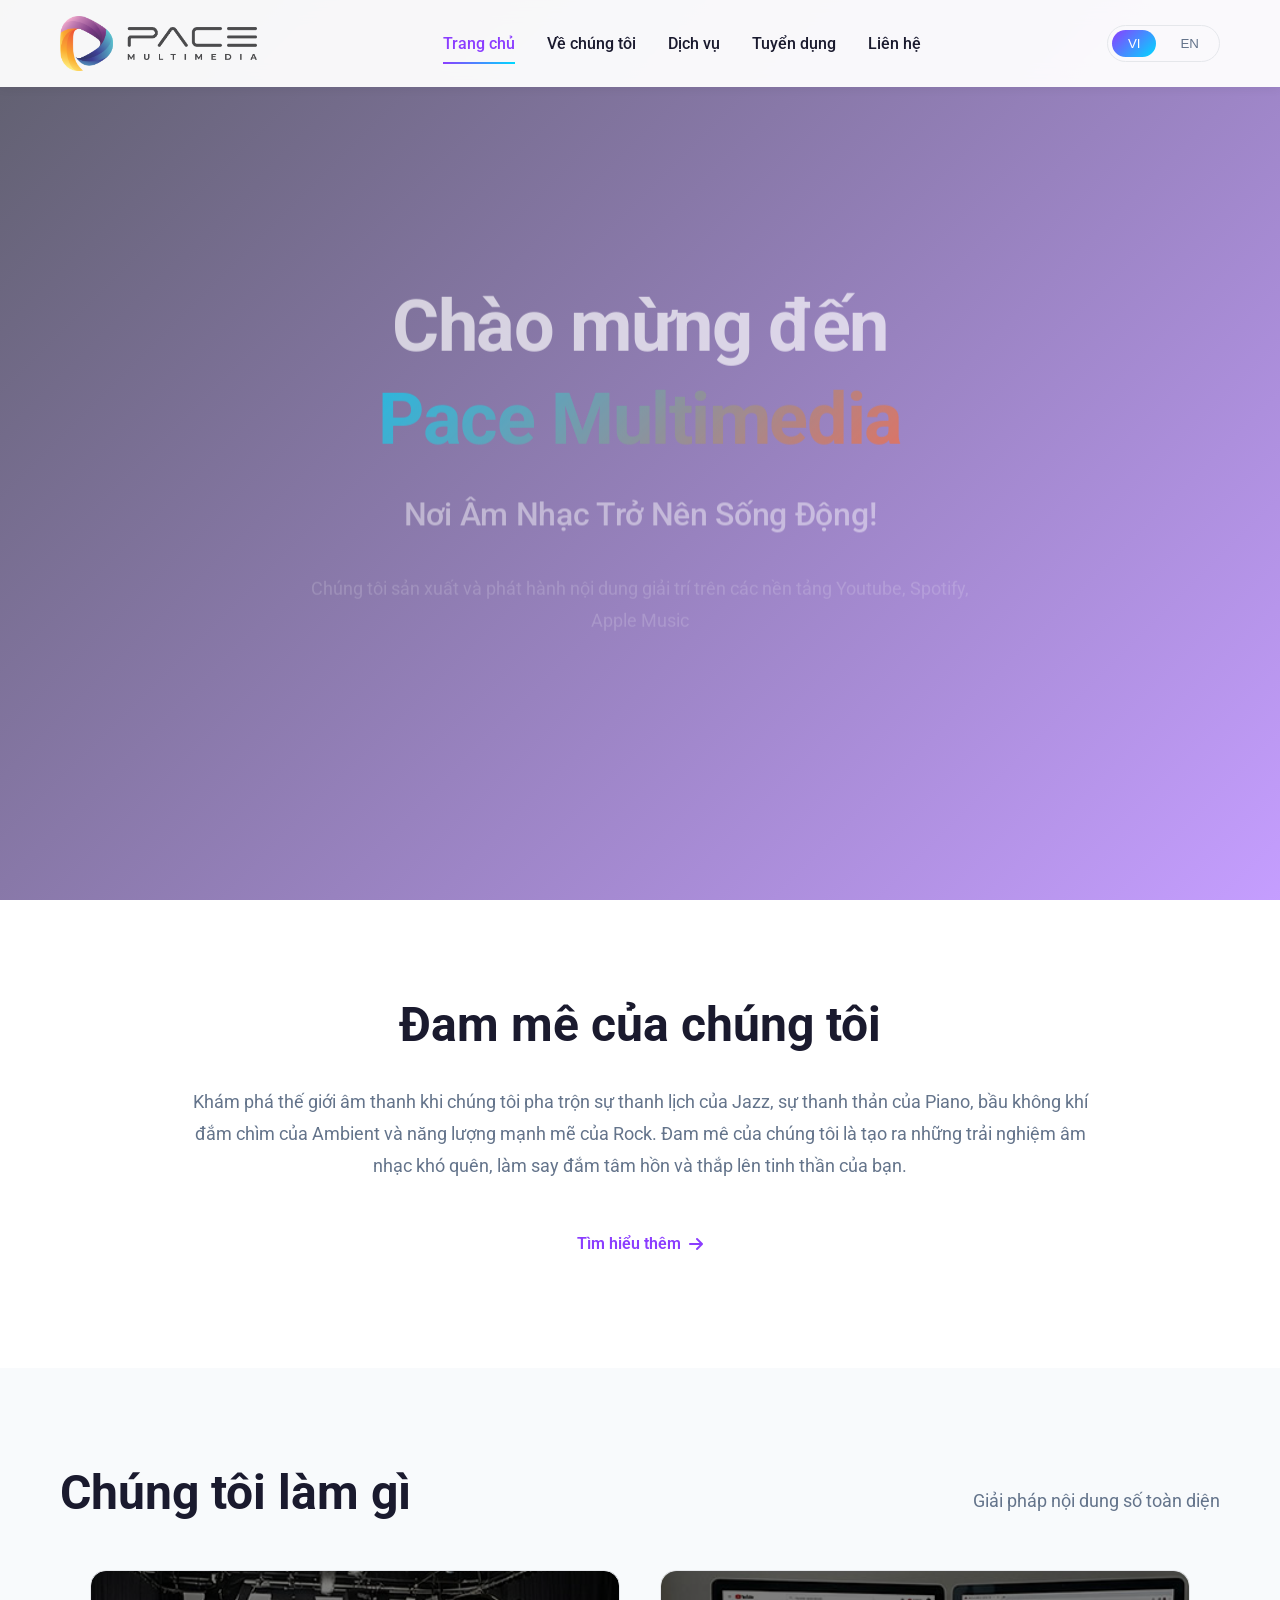
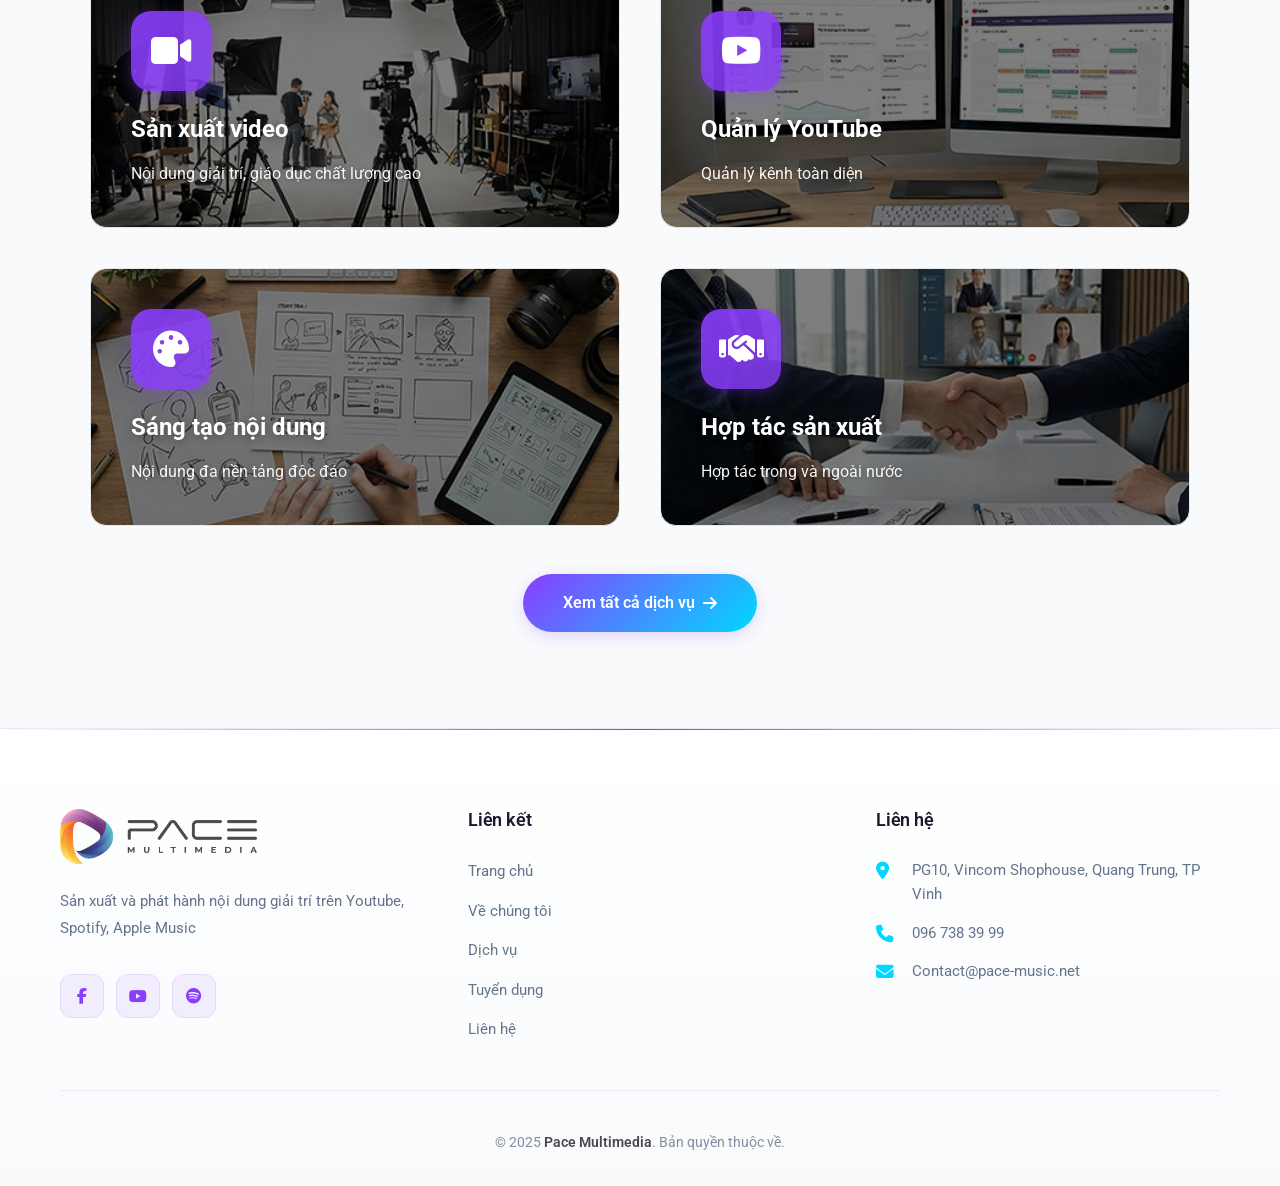
==== index.html @ 73dcaf99 "add raw" ====
<html xmlns="http://www.w3.org/1999/xhtml" lang="en">

<head>
	<meta http-equiv="Content-Type" content="text/html; charset=utf-8" />
	<meta name="description" content="HTTrack is an easy-to-use website mirror utility. It allows you to download a World Wide website from the Internet to a local directory,building recursively all structures, getting html, images, and other files from the server to your computer. Links are rebuiltrelatively so that you can freely browse to the local site (works with any browser). You can mirror several sites together so that you can jump from one toanother. You can, also, update an existing mirror site, or resume an interrupted download. The robot is fully configurable, with an integrated help" />
	<meta name="keywords" content="httrack, HTTRACK, HTTrack, winhttrack, WINHTTRACK, WinHTTrack, offline browser, web mirror utility, aspirateur web, surf offline, web capture, www mirror utility, browse offline, local  site builder, website mirroring, aspirateur www, internet grabber, capture de site web, internet tool, hors connexion, unix, dos, windows 95, windows 98, solaris, ibm580, AIX 4.0, HTS, HTGet, web aspirator, web aspirateur, libre, GPL, GNU, free software" />
	<title>Local index - HTTrack Website Copier</title>
  <!-- Mirror and index made by HTTrack Website Copier/3.49-2 [XR&CO'2014] -->
	<style type="text/css">
	<!--

body {
	margin: 0;  padding: 0;  margin-bottom: 15px;  margin-top: 8px;
	background: #77b;
}
body, td {
	font: 14px "Trebuchet MS", Verdana, Arial, Helvetica, sans-serif;
	}

#subTitle {
	background: #000;  color: #fff;  padding: 4px;  font-weight: bold; 
	}

#siteNavigation a, #siteNavigation .current {
	font-weight: bold;  color: #448;
	}
#siteNavigation a:link    { text-decoration: none; }
#siteNavigation a:visited { text-decoration: none; }

#siteNavigation .current { background-color: #ccd; }

#siteNavigation a:hover   { text-decoration: none;  background-color: #fff;  color: #000; }
#siteNavigation a:active  { text-decoration: none;  background-color: #ccc; }


a:link    { text-decoration: underline;  color: #00f; }
a:visited { text-decoration: underline;  color: #000; }
a:hover   { text-decoration: underline;  color: #c00; }
a:active  { text-decoration: underline; }

#pageContent {
	clear: both;
	border-bottom: 6px solid #000;
	padding: 10px;  padding-top: 20px;
	line-height: 1.65em;
	background-image: url(backblue.gif);
	background-repeat: no-repeat;
	background-position: top right;
	}

#pageContent, #siteNavigation {
	background-color: #ccd;
	}


.imgLeft  { float: left;   margin-right: 10px;  margin-bottom: 10px; }
.imgRight { float: right;  margin-left: 10px;   margin-bottom: 10px; }

hr { height: 1px;  color: #000;  background-color: #000;  margin-bottom: 15px; }

h1 { margin: 0;  font-weight: bold;  font-size: 2em; }
h2 { margin: 0;  font-weight: bold;  font-size: 1.6em; }
h3 { margin: 0;  font-weight: bold;  font-size: 1.3em; }
h4 { margin: 0;  font-weight: bold;  font-size: 1.18em; }

.blak { background-color: #000; }
.hide { display: none; }
.tableWidth { min-width: 400px; }

.tblRegular       { border-collapse: collapse; }
.tblRegular td    { padding: 6px;  background-image: url(fade.gif);  border: 2px solid #99c; }
.tblHeaderColor, .tblHeaderColor td { background: #99c; }
.tblNoBorder td   { border: 0; }


// -->
</style>

</head>

<table width="76%" border="0" align="center" cellspacing="0" cellpadding="3" class="tableWidth">
	<tr>
	<td id="subTitle">HTTrack Website Copier - Open Source offline browser</td>
	</tr>
</table>
<table width="76%" border="0" align="center" cellspacing="0" cellpadding="0" class="tableWidth">
<tr class="blak">
<td>
	<table width="100%" border="0" align="center" cellspacing="1" cellpadding="0">
	<tr>
	<td colspan="6"> 
		<table width="100%" border="0" align="center" cellspacing="0" cellpadding="10">
		<tr> 
		<td id="pageContent"> 
<!-- ==================== End prologue ==================== -->

	<meta name="generator" content="HTTrack Website Copier/3.x">
	<TITLE>Local index - HTTrack</TITLE>
</HEAD>
<BODY>
<H1 ALIGN=Center>Index of locally available sites:</H1>
	<TABLE BORDER="0" WIDTH="100%" CELLSPACING="1" CELLPADDING="0">
		<TR>
			<TD BACKGROUND="fade.gif">
				&middot;
					<A HREF="pace-multimedia.com/index.html">
						Pace Multimedia - Home
					</A>		
			</TD>
		</TR>
	</TABLE>
	<BR>
	<BR>
	<BR>
  	<H6 ALIGN="RIGHT">
	<I>Mirror and index made by HTTrack Website Copier [XR&amp;CO'2008]</I>
	</H6>
	<!-- Mirror and index made by HTTrack Website Copier/3.49-2 [XR&CO'2014] -->
	<!-- Thanks for using HTTrack Website Copier! -->
	<meta HTTP-EQUIV="Refresh" CONTENT="0; URL=pace-multimedia.com/index.html">


<!-- ==================== Start epilogue ==================== -->
		</td>
		</tr>
		</table>
	</td>
	</tr>
	</table>
</td>
</tr>
</table>

<table width="76%" border="0" align="center" valign="bottom" cellspacing="0" cellpadding="0">
	<tr>
	<td id="footer"><small>&copy; 2008 Xavier Roche & other contributors - Web Design: Leto Kauler.</small></td>
	</tr>
</table>

</body>

</html>
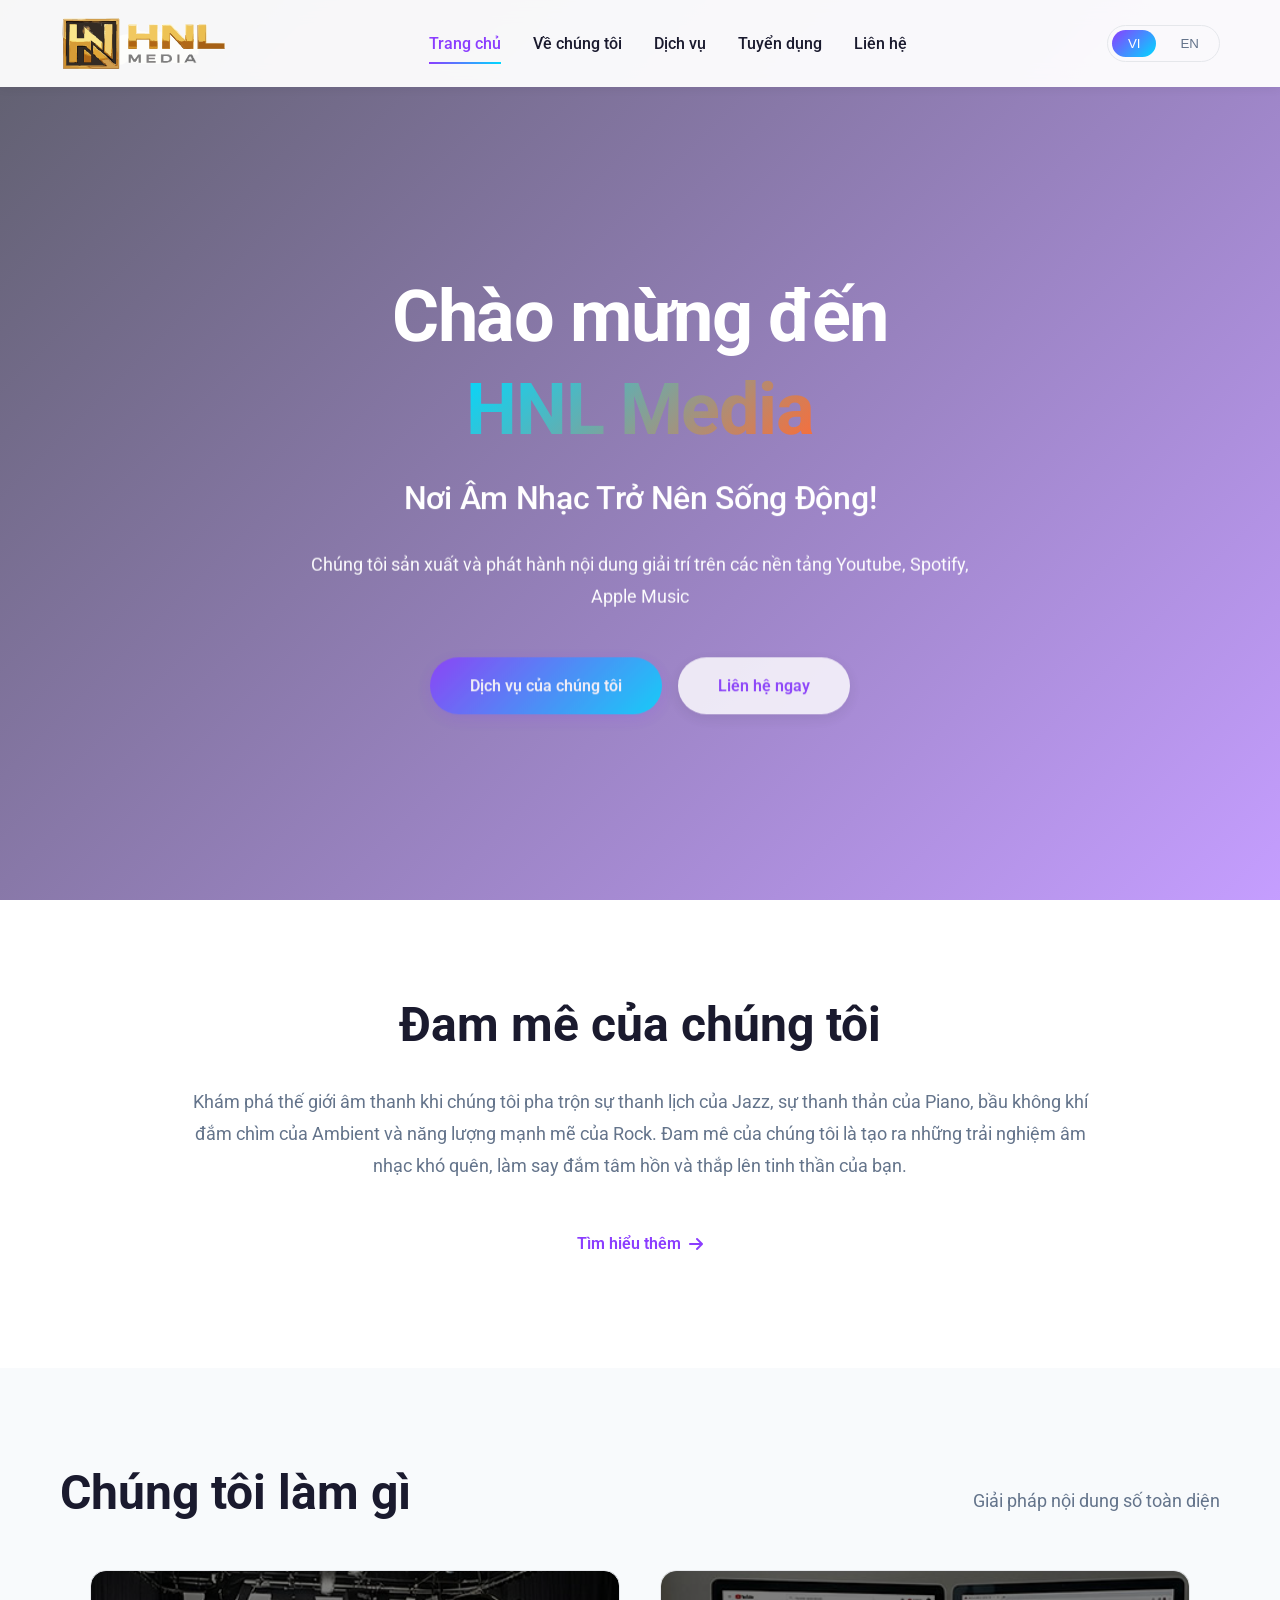
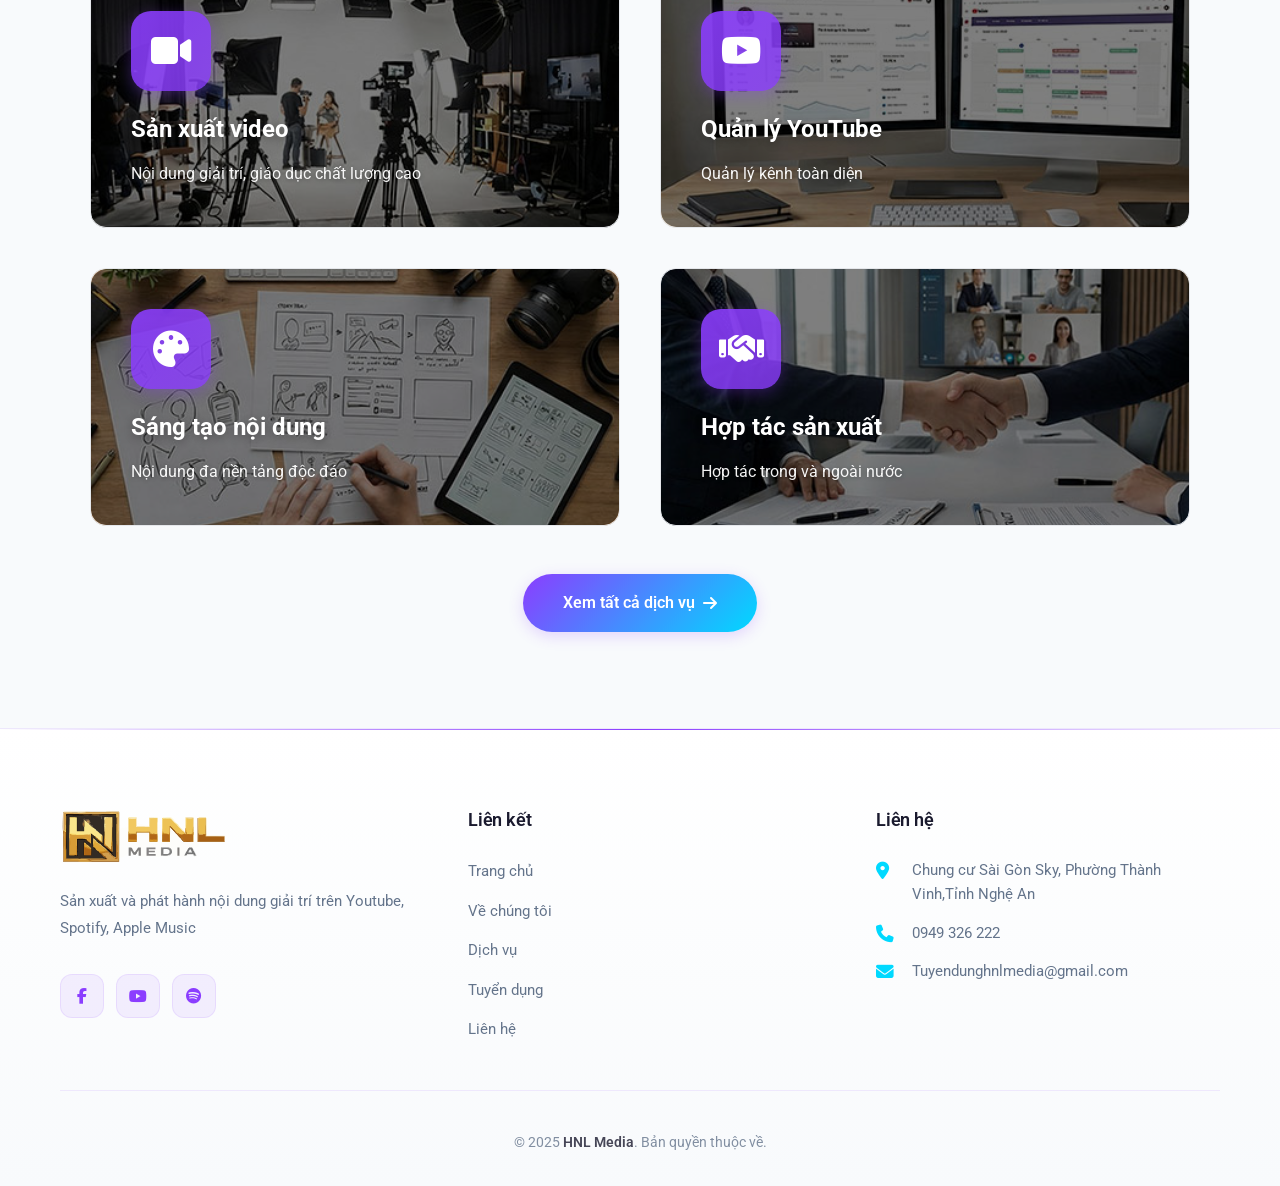
==== commit 089f9245: "add changes" ====
--- a/index.html
+++ b/index.html
@@ -104,7 +104,7 @@
 			<TD BACKGROUND="fade.gif">
 				&middot;
 					<A HREF="pace-multimedia.com/index.html">
-						Pace Multimedia - Home
+						HNL Media - Home
 					</A>		
 			</TD>
 		</TR>
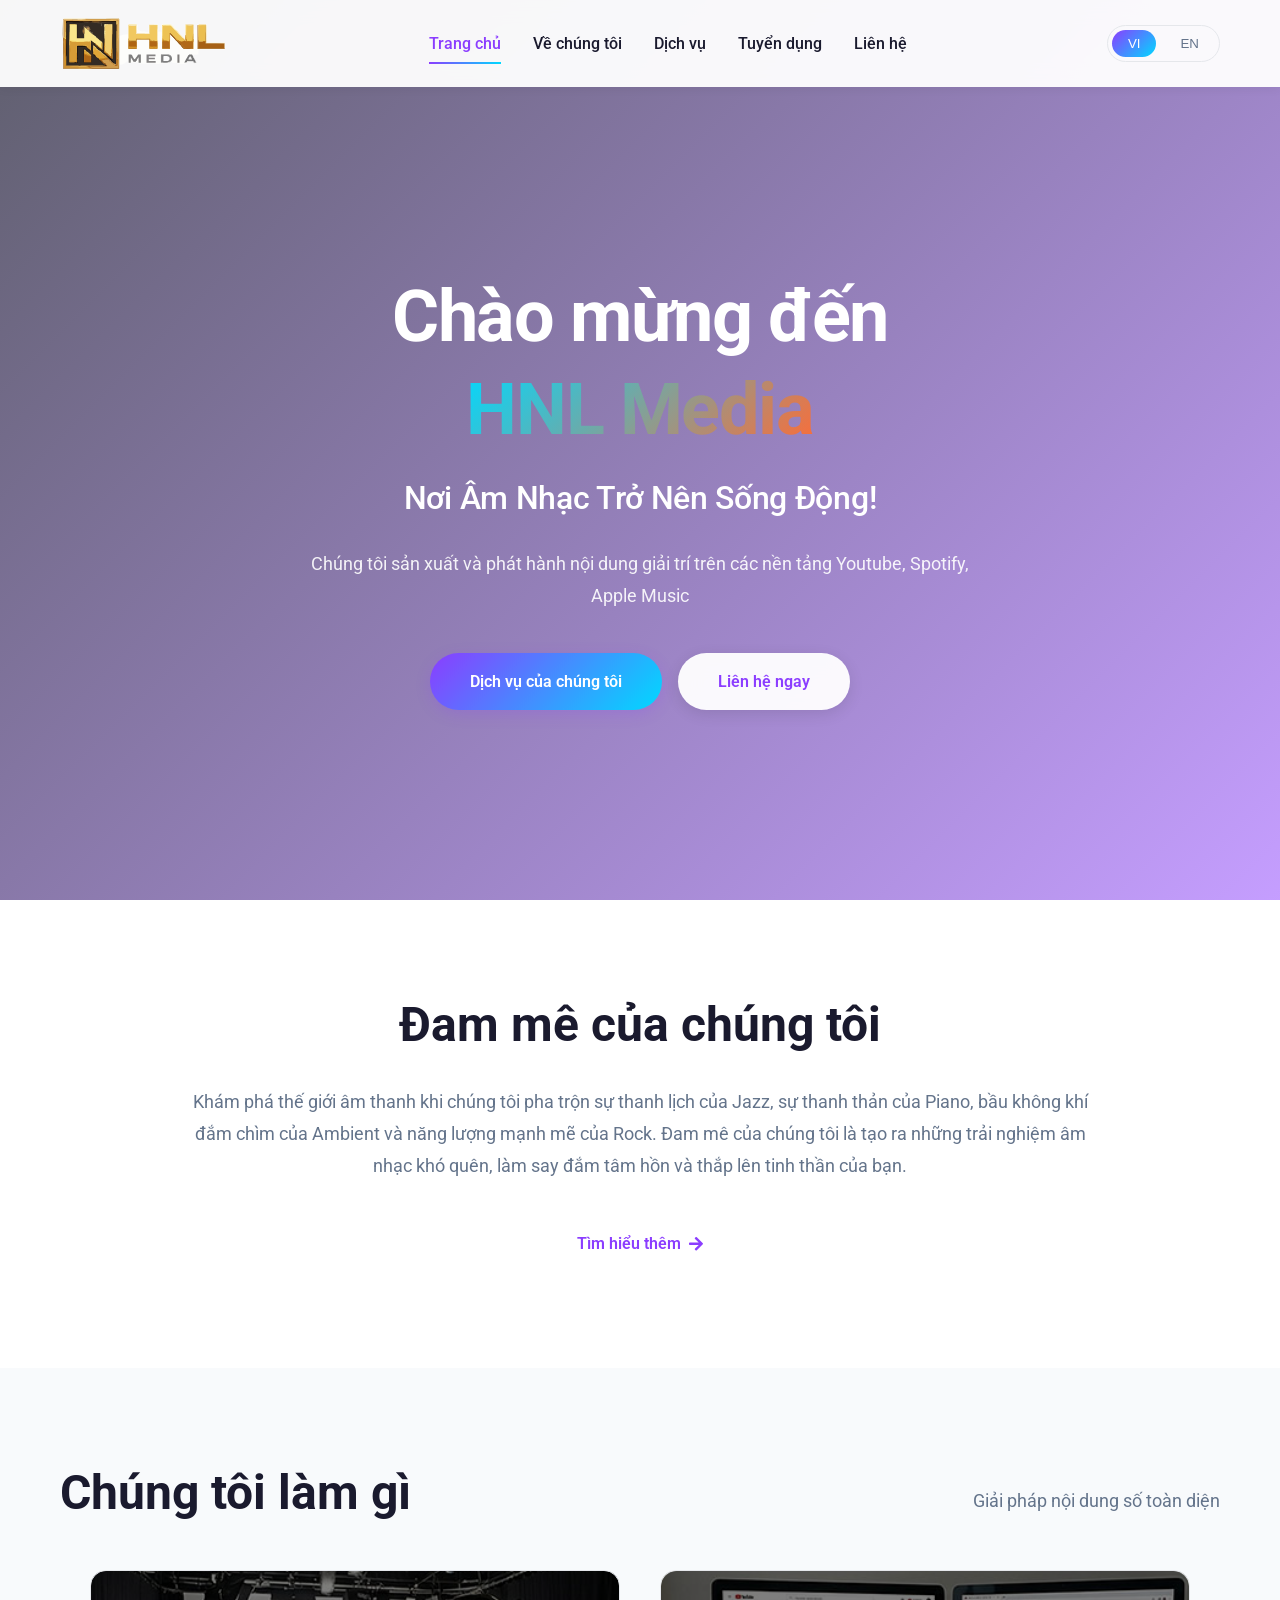
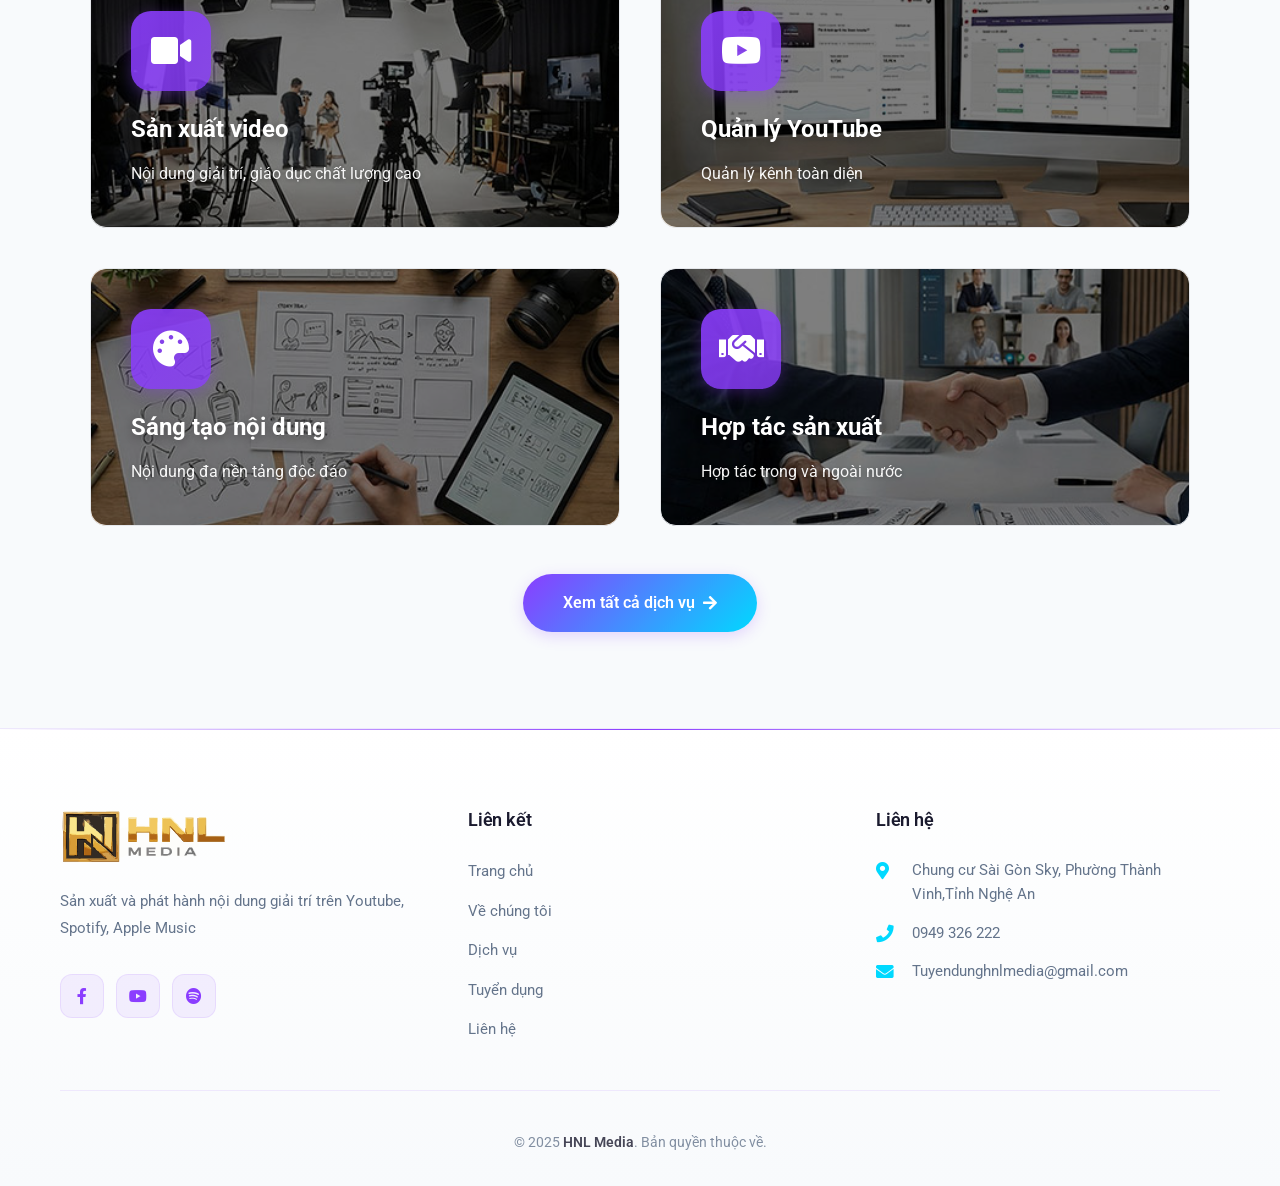
==== commit 9ca7e6ea: "add new" ====
--- a/index.html
+++ b/index.html
@@ -1,144 +1,208 @@
-<html xmlns="http://www.w3.org/1999/xhtml" lang="en">
+<!DOCTYPE html>
+<html lang="vi">
 
+<!-- Mirrored from pace-multimedia.com/ by HTTrack Website Copier/3.x [XR&CO'2014], Sat, 09 May 2026 08:28:37 GMT -->
+<!-- Added by HTTrack --><meta http-equiv="content-type" content="text/html;charset=utf-8" /><!-- /Added by HTTrack -->
 <head>
-	<meta http-equiv="Content-Type" content="text/html; charset=utf-8" />
-	<meta name="description" content="HTTrack is an easy-to-use website mirror utility. It allows you to download a World Wide website from the Internet to a local directory,building recursively all structures, getting html, images, and other files from the server to your computer. Links are rebuiltrelatively so that you can freely browse to the local site (works with any browser). You can mirror several sites together so that you can jump from one toanother. You can, also, update an existing mirror site, or resume an interrupted download. The robot is fully configurable, with an integrated help" />
-	<meta name="keywords" content="httrack, HTTRACK, HTTrack, winhttrack, WINHTTRACK, WinHTTrack, offline browser, web mirror utility, aspirateur web, surf offline, web capture, www mirror utility, browse offline, local  site builder, website mirroring, aspirateur www, internet grabber, capture de site web, internet tool, hors connexion, unix, dos, windows 95, windows 98, solaris, ibm580, AIX 4.0, HTS, HTGet, web aspirator, web aspirateur, libre, GPL, GNU, free software" />
-	<title>Local index - HTTrack Website Copier</title>
-  <!-- Mirror and index made by HTTrack Website Copier/3.49-2 [XR&CO'2014] -->
-	<style type="text/css">
-	<!--
-
-body {
-	margin: 0;  padding: 0;  margin-bottom: 15px;  margin-top: 8px;
-	background: #77b;
-}
-body, td {
-	font: 14px "Trebuchet MS", Verdana, Arial, Helvetica, sans-serif;
-	}
-
-#subTitle {
-	background: #000;  color: #fff;  padding: 4px;  font-weight: bold; 
-	}
-
-#siteNavigation a, #siteNavigation .current {
-	font-weight: bold;  color: #448;
-	}
-#siteNavigation a:link    { text-decoration: none; }
-#siteNavigation a:visited { text-decoration: none; }
-
-#siteNavigation .current { background-color: #ccd; }
-
-#siteNavigation a:hover   { text-decoration: none;  background-color: #fff;  color: #000; }
-#siteNavigation a:active  { text-decoration: none;  background-color: #ccc; }
-
-
-a:link    { text-decoration: underline;  color: #00f; }
-a:visited { text-decoration: underline;  color: #000; }
-a:hover   { text-decoration: underline;  color: #c00; }
-a:active  { text-decoration: underline; }
-
-#pageContent {
-	clear: both;
-	border-bottom: 6px solid #000;
-	padding: 10px;  padding-top: 20px;
-	line-height: 1.65em;
-	background-image: url(backblue.gif);
-	background-repeat: no-repeat;
-	background-position: top right;
-	}
-
-#pageContent, #siteNavigation {
-	background-color: #ccd;
-	}
-
-
-.imgLeft  { float: left;   margin-right: 10px;  margin-bottom: 10px; }
-.imgRight { float: right;  margin-left: 10px;   margin-bottom: 10px; }
-
-hr { height: 1px;  color: #000;  background-color: #000;  margin-bottom: 15px; }
-
-h1 { margin: 0;  font-weight: bold;  font-size: 2em; }
-h2 { margin: 0;  font-weight: bold;  font-size: 1.6em; }
-h3 { margin: 0;  font-weight: bold;  font-size: 1.3em; }
-h4 { margin: 0;  font-weight: bold;  font-size: 1.18em; }
-
-.blak { background-color: #000; }
-.hide { display: none; }
-.tableWidth { min-width: 400px; }
-
-.tblRegular       { border-collapse: collapse; }
-.tblRegular td    { padding: 6px;  background-image: url(fade.gif);  border: 2px solid #99c; }
-.tblHeaderColor, .tblHeaderColor td { background: #99c; }
-.tblNoBorder td   { border: 0; }
-
-
-// -->
-</style>
-
+    <meta charset="UTF-8">
+    <meta name="viewport" content="width=device-width, initial-scale=1.0">
+    <meta name="description" content="HNL Media - Content Production & Distribution">
+    <title>HNL Media - Home</title>
+    
+    <link rel="preconnect" href="https://fonts.googleapis.com/">
+    <link rel="preconnect" href="https://fonts.gstatic.com/" crossorigin>
+    <link href="https://fonts.googleapis.com/css2?family=Roboto:wght@300;400;500;700;900&amp;display=swap" rel="stylesheet">
+    <link rel="stylesheet" href="../cdn.jsdelivr.net/npm/%40fortawesome/fontawesome-free%406.4.0/css/all.min.css">
+    <link rel="stylesheet" href="css/style.css">
+	<!-- Tích hợp Font Awesome 5 qua CDN -->
+<link rel="stylesheet" href="https://cdnjs.cloudflare.com/ajax/libs/font-awesome/5.15.4/css/all.min.css" />
 </head>
-
-<table width="76%" border="0" align="center" cellspacing="0" cellpadding="3" class="tableWidth">
-	<tr>
-	<td id="subTitle">HTTrack Website Copier - Open Source offline browser</td>
-	</tr>
-</table>
-<table width="76%" border="0" align="center" cellspacing="0" cellpadding="0" class="tableWidth">
-<tr class="blak">
-<td>
-	<table width="100%" border="0" align="center" cellspacing="1" cellpadding="0">
-	<tr>
-	<td colspan="6"> 
-		<table width="100%" border="0" align="center" cellspacing="0" cellpadding="10">
-		<tr> 
-		<td id="pageContent"> 
-<!-- ==================== End prologue ==================== -->
-
-	<meta name="generator" content="HTTrack Website Copier/3.x">
-	<TITLE>Local index - HTTrack</TITLE>
-</HEAD>
-<BODY>
-<H1 ALIGN=Center>Index of locally available sites:</H1>
-	<TABLE BORDER="0" WIDTH="100%" CELLSPACING="1" CELLPADDING="0">
-		<TR>
-			<TD BACKGROUND="fade.gif">
-				&middot;
-					<A HREF="pace-multimedia.com/index.html">
-						HNL Media - Home
-					</A>		
-			</TD>
-		</TR>
-	</TABLE>
-	<BR>
-	<BR>
-	<BR>
-  	<H6 ALIGN="RIGHT">
-	<I>Mirror and index made by HTTrack Website Copier [XR&amp;CO'2008]</I>
-	</H6>
-	<!-- Mirror and index made by HTTrack Website Copier/3.49-2 [XR&CO'2014] -->
-	<!-- Thanks for using HTTrack Website Copier! -->
-	<meta HTTP-EQUIV="Refresh" CONTENT="0; URL=pace-multimedia.com/index.html">
-
-
-<!-- ==================== Start epilogue ==================== -->
-		</td>
-		</tr>
-		</table>
-	</td>
-	</tr>
-	</table>
-</td>
-</tr>
-</table>
-
-<table width="76%" border="0" align="center" valign="bottom" cellspacing="0" cellpadding="0">
-	<tr>
-	<td id="footer"><small>&copy; 2008 Xavier Roche & other contributors - Web Design: Leto Kauler.</small></td>
-	</tr>
-</table>
-
+<body>
+    
+    <!-- Navigation -->
+    <nav id="navbar">
+        <div class="container">
+            <div class="nav-wrapper">
+                <a href="index.html" class="logo">
+                    <img src="images/logo-new-transparent.svg" alt="HNL Media">
+                </a>
+                
+                <div class="nav-menu">
+                    <a href="index.html" class="nav-item active">
+                        <span data-en="Home" data-vi="Trang chủ">Trang chủ</span>
+                    </a>
+                    <a href="about.html" class="nav-item">
+                        <span data-en="About us" data-vi="Về chúng tôi">Về chúng tôi</span>
+                    </a>
+                    <a href="services.html" class="nav-item">
+                        <span data-en="Services" data-vi="Dịch vụ">Dịch vụ</span>
+                    </a>
+                    <a href="careers.html" class="nav-item">
+                        <span data-en="Careers" data-vi="Tuyển dụng">Tuyển dụng</span>
+                    </a>
+                    <a href="contact.html" class="nav-item">
+                        <span data-en="Contact" data-vi="Liên hệ">Liên hệ</span>
+                    </a>
+                </div>
+                
+                <div class="nav-actions">
+                    <div class="lang-switcher">
+                        <button class="lang-btn active" data-lang="vi">VI</button>
+                        <button class="lang-btn" data-lang="en">EN</button>
+                    </div>
+                    <button class="mobile-toggle">
+                        <span></span>
+                        <span></span>
+                        <span></span>
+                    </button>
+                </div>
+            </div>
+        </div>
+    </nav>
+    
+    <!-- Hero Section with Video Background -->
+    <section class="hero hero-video">
+        <!-- Video Background -->
+        <div class="video-background">
+            <video autoplay muted loop playsinline id="heroVideo">
+                <source src="videos/hero-video.mp4" type="video/mp4">
+            </video>
+            <div class="video-overlay"></div>
+        </div>
+        
+        <div class="container">
+            <div class="hero-content">
+                <h1 class="hero-title">
+                    <span data-en="Welcome to" data-vi="Chào mừng đến">Chào mừng đến</span><br>
+                    <span class="text-gradient">HNL Media</span>
+                </h1>
+                <p class="hero-subtitle" data-en="Where music comes alive!" data-vi="Nơi Âm Nhạc Trở Nên Sống Động!">
+                    Nơi Âm Nhạc Trở Nên Sống Động!
+                </p>
+                <p class="hero-desc" data-en="We produce and exploit entertainment content on Youtube, Spotify, Apple Music platforms" data-vi="Chúng tôi sản xuất và phát hành nội dung giải trí trên các nền tảng Youtube, Spotify, Apple Music">
+                    Chúng tôi sản xuất và phát hành nội dung giải trí trên các nền tảng Youtube, Spotify, Apple Music
+                </p>
+                <div class="hero-buttons">
+                    <a href="services.html" class="btn btn-primary">
+                        <span data-en="Our Services" data-vi="Dịch vụ của chúng tôi">Dịch vụ của chúng tôi</span>
+                    </a>
+                    <a href="contact.html" class="btn btn-secondary">
+                        <span data-en="Get in touch" data-vi="Liên hệ ngay">Liên hệ ngay</span>
+                    </a>
+                </div>
+            </div>
+        </div>
+    </section>
+    
+    <!-- Quick Intro -->
+    <section class="intro-section">
+        <div class="container">
+            <div class="intro-content">
+                <h2 class="section-title" data-en="Our Passion" data-vi="Đam mê của chúng tôi">Đam mê của chúng tôi</h2>
+                <p class="intro-text" data-en="Dive into a world of sound as we blend the elegance of Jazz, the serenity of Piano, the immersive atmosphere of Ambient, and the raw energy of Rock. Our passion is to craft unforgettable musical experiences that captivate your soul and ignite your spirit." data-vi="Khám phá thế giới âm thanh khi chúng tôi pha trộn sự thanh lịch của Jazz, sự thanh thản của Piano, bầu không khí đắm chìm của Ambient và năng lượng mạnh mẽ của Rock. Đam mê của chúng tôi là tạo ra những trải nghiệm âm nhạc khó quên, làm say đắm tâm hồn và thắp lên tinh thần của bạn.">
+                    Khám phá thế giới âm thanh khi chúng tôi pha trộn sự thanh lịch của Jazz, sự thanh thản của Piano, bầu không khí đắm chìm của Ambient và năng lượng mạnh mẽ của Rock. Đam mê của chúng tôi là tạo ra những trải nghiệm âm nhạc khó quên, làm say đắm tâm hồn và thắp lên tinh thần của bạn.
+                </p>
+                <a href="about.html" class="btn btn-link">
+                    <span data-en="Learn More About Us" data-vi="Tìm hiểu thêm">Tìm hiểu thêm</span>
+                    <i class="fas fa-arrow-right"></i>
+                </a>
+            </div>
+        </div>
+    </section>
+    
+    <!-- Services Preview -->
+    <section class="services-preview">
+        <div class="container">
+            <div class="section-header">
+                <h2 class="section-title" data-en="What We Do" data-vi="Chúng tôi làm gì">Chúng tôi làm gì</h2>
+                <p class="section-subtitle" data-en="Comprehensive digital content solutions" data-vi="Giải pháp nội dung số toàn diện">Giải pháp nội dung số toàn diện</p>
+            </div>
+            <div class="services-grid">
+                <div class="service-card">
+                    <div class="service-icon">
+                        <i class="fas fa-video"></i>
+                    </div>
+                    <h3 data-en="Video Production" data-vi="Sản xuất video">Sản xuất video</h3>
+                    <p data-en="High-quality entertainment, educational content" data-vi="Nội dung giải trí, giáo dục chất lượng cao">Nội dung giải trí, giáo dục chất lượng cao</p>
+                </div>
+                <div class="service-card">
+                    <div class="service-icon">
+                        <i class="fab fa-youtube"></i>
+                    </div>
+                    <h3 data-en="YouTube Management" data-vi="Quản lý YouTube">Quản lý YouTube</h3>
+                    <p data-en="Comprehensive channel management" data-vi="Quản lý kênh toàn diện">Quản lý kênh toàn diện</p>
+                </div>
+                <div class="service-card">
+                    <div class="service-icon">
+                        <i class="fas fa-palette"></i>
+                    </div>
+                    <h3 data-en="Content Creation" data-vi="Sáng tạo nội dung">Sáng tạo nội dung</h3>
+                    <p data-en="Unique multi-platform content" data-vi="Nội dung đa nền tảng độc đáo">Nội dung đa nền tảng độc đáo</p>
+                </div>
+                <div class="service-card">
+                    <div class="service-icon">
+                        <i class="fas fa-handshake"></i>
+                    </div>
+                    <h3 data-en="Production Partnership" data-vi="Hợp tác sản xuất">Hợp tác sản xuất</h3>
+                    <p data-en="Domestic & international collaboration" data-vi="Hợp tác trong và ngoài nước">Hợp tác trong và ngoài nước</p>
+                </div>
+            </div>
+            <div class="text-center" style="margin-top: 3rem;">
+                <a href="services.html" class="btn btn-primary">
+                    <span data-en="View All Services" data-vi="Xem tất cả dịch vụ">Xem tất cả dịch vụ</span>
+                    <i class="fas fa-arrow-right"></i>
+                </a>
+            </div>
+        </div>
+    </section>
+    
+    <!-- Footer -->
+    <footer class="footer">
+        <div class="container">
+            <div class="footer-content">
+                <div class="footer-col">
+                    <img src="images/logo-new-transparent.svg" alt="HNL Media" class="footer-logo">
+                    <p data-en="We produce and exploit entertainment content on Youtube, Spotify, Apple Music platforms" data-vi="Sản xuất và phát hành nội dung giải trí trên Youtube, Spotify, Apple Music">
+                        Sản xuất và phát hành nội dung giải trí trên Youtube, Spotify, Apple Music
+                    </p>
+                    <div class="social-links">
+                        <a href="https://www.facebook.com/share/1E6RFnb6fr/" target="_blank"><i class="fab fa-facebook-f"></i></a>
+                        <a href="#"><i class="fab fa-youtube"></i></a>
+                        <a href="#"><i class="fab fa-spotify"></i></a>
+                    </div>
+                </div>
+                <div class="footer-col">
+                    <h4 data-en="Quick Links" data-vi="Liên kết">Liên kết</h4>
+                    <ul>
+                        <li><a href="index.html" data-en="Home" data-vi="Trang chủ">Trang chủ</a></li>
+                        <li><a href="about.html" data-en="About" data-vi="Về chúng tôi">Về chúng tôi</a></li>
+                        <li><a href="services.html" data-en="Services" data-vi="Dịch vụ">Dịch vụ</a></li>
+                        <li><a href="careers.html" data-en="Careers" data-vi="Tuyển dụng">Tuyển dụng</a></li>
+                        <li><a href="contact.html" data-en="Contact" data-vi="Liên hệ">Liên hệ</a></li>
+                    </ul>
+                </div>
+                <div class="footer-col">
+                    <h4 data-en="Contact" data-vi="Liên hệ">Liên hệ</h4>
+                    <ul class="contact-info">
+                        <li><i class="fas fa-map-marker-alt"></i> Chung cư Sài Gòn Sky, Phường Thành Vinh,Tỉnh Nghệ An</li>
+                        <li><i class="fas fa-phone"></i> <a href="tel:0949326222">0949 326 222</a></li>
+                        <li><i class="fas fa-envelope"></i> <a href="mailto:Tuyendunghnlmedia@gmail.com">Tuyendunghnlmedia@gmail.com</a></li>
+                    </ul>
+                </div>
+            </div>
+            <div class="footer-bottom">
+                <p>© 2025 <strong>HNL Media</strong>. <span data-en="All rights reserved" data-vi="Bản quyền thuộc về">Bản quyền thuộc về</span>.</p>
+            </div>
+        </div>
+    </footer>
+    
+    <button id="backToTop" class="back-to-top">
+        <i class="fas fa-arrow-up"></i>
+    </button>
+    
+    <script data-cfasync="false" src="cdn-cgi/scripts/5c5dd728/cloudflare-static/email-decode.min.js"></script><script src="js/main.js"></script>
+<script defer src="https://static.cloudflareinsights.com/beacon.min.js/v8c78df7c7c0f484497ecbca7046644da1771523124516" integrity="sha512-8DS7rgIrAmghBFwoOTujcf6D9rXvH8xm8JQ1Ja01h9QX8EzXldiszufYa4IFfKdLUKTTrnSFXLDkUEOTrZQ8Qg==" data-cf-beacon='{"version":"2024.11.0","token":"25e477c7d8f340d580d28d991764402d","r":1,"server_timing":{"name":{"cfCacheStatus":true,"cfEdge":true,"cfExtPri":true,"cfL4":true,"cfOrigin":true,"cfSpeedBrain":true},"location_startswith":null}}' crossorigin="anonymous"></script>
 </body>
 
-</html>
-
-
+<!-- Mirrored from pace-multimedia.com/ by HTTrack Website Copier/3.x [XR&CO'2014], Sat, 09 May 2026 08:28:40 GMT -->
+</html>
--- a/css/style.css
+++ b/css/style.css
@@ -0,0 +1,2468 @@
+/* Reset & Base Styles */
+* {
+    margin: 0;
+    padding: 0;
+    box-sizing: border-box;
+}
+
+:root {
+    --primary: #8B3DFF;
+    --secondary: #FF6B35;
+    --accent: #00D9FF;
+    --dark: #1a1a2e;
+    --gray: #64748b;
+    --light: #f8fafc;
+    --white: #ffffff;
+}
+
+html {
+    scroll-behavior: smooth;
+}
+
+body {
+    font-family: 'Roboto', -apple-system, BlinkMacSystemFont, 'Segoe UI', sans-serif;
+    line-height: 1.6;
+    color: var(--dark);
+    background: var(--white);
+    overflow-y: scroll; /* Luôn hiển thị scrollbar để tránh layout shift */
+}
+
+.container {
+    max-width: 1200px;
+    margin: 0 auto;
+    padding: 0 20px;
+    width: 100%;
+    box-sizing: border-box;
+}
+
+h1, h2, h3, h4, h5, h6 {
+    font-family: 'Roboto', sans-serif;
+    font-weight: 700;
+    line-height: 1.2;
+}
+
+img {
+    max-width: 100%;
+    height: auto;
+}
+
+a {
+    text-decoration: none;
+    color: inherit;
+}
+
+/* Navigation */
+#navbar {
+    position: fixed !important;
+    top: 0 !important;
+    left: 0 !important;
+    right: 0 !important;
+    width: 100% !important;
+    background: rgba(255, 255, 255, 0.95);
+    backdrop-filter: blur(10px);
+    box-shadow: 0 2px 10px rgba(0, 0, 0, 0.05);
+    z-index: 1000 !important;
+    transition: all 0.3s ease;
+}
+
+#navbar .container {
+    position: relative;
+    margin-left: auto;
+    margin-right: auto;
+}
+
+.nav-wrapper {
+    display: flex;
+    align-items: center;
+    justify-content: space-between;
+    padding: 1rem 0;
+    width: 100%;
+    position: relative;
+}
+
+.logo {
+    flex-shrink: 0;
+    background: transparent !important;
+    display: inline-block;
+}
+
+.logo img {
+    height: 55px;
+    width: auto;
+    object-fit: contain;
+    background: transparent !important;
+    mix-blend-mode: normal;
+    display: block;
+    image-rendering: -webkit-optimize-contrast;
+    image-rendering: crisp-edges;
+    -webkit-backface-visibility: hidden;
+    backface-visibility: hidden;
+}
+
+.nav-menu {
+    display: flex;
+    gap: 2rem;
+    align-items: center;
+    flex-shrink: 0;
+    flex-wrap: nowrap;
+}
+
+.nav-item {
+    position: relative;
+    font-weight: 500;
+    color: var(--dark);
+    transition: color 0.3s ease;
+    padding: 0.5rem 0;
+}
+
+.nav-item::after {
+    content: '';
+    position: absolute;
+    bottom: 0;
+    left: 0;
+    width: 0;
+    height: 2px;
+    background: linear-gradient(90deg, var(--primary), var(--accent));
+    transition: width 0.3s ease;
+}
+
+.nav-item:hover,
+.nav-item.active {
+    color: var(--primary);
+}
+
+.nav-item:hover::after,
+.nav-item.active::after {
+    width: 100%;
+}
+
+.nav-actions {
+    display: flex;
+    align-items: center;
+    gap: 1rem;
+    flex-shrink: 0;
+}
+
+.lang-switcher {
+    display: flex;
+    gap: 0.5rem;
+    border: 1px solid #e5e7eb;
+    border-radius: 50px;
+    padding: 0.25rem;
+}
+
+.lang-btn {
+    padding: 0.4rem 1rem;
+    border: none;
+    background: transparent;
+    color: var(--gray);
+    font-weight: 500;
+    border-radius: 50px;
+    cursor: pointer;
+    transition: all 0.3s ease;
+}
+
+.lang-btn.active {
+    background: linear-gradient(135deg, var(--primary), var(--accent));
+    color: white;
+}
+
+.mobile-toggle {
+    display: none;
+    flex-direction: column;
+    gap: 4px;
+    background: none;
+    border: none;
+    cursor: pointer;
+    padding: 5px;
+}
+
+.mobile-toggle span {
+    width: 25px;
+    height: 2px;
+    background: var(--dark);
+    transition: all 0.3s ease;
+}
+
+/* Hero Section */
+.hero {
+    position: relative;
+    min-height: 100vh;
+    display: flex;
+    align-items: center;
+    justify-content: center;
+    padding-top: 80px;
+    overflow: hidden;
+}
+
+/* Video Background */
+.video-background {
+    position: absolute;
+    inset: 0;
+    overflow: hidden;
+    z-index: 0;
+}
+
+.video-background video {
+    position: absolute;
+    top: 50%;
+    left: 50%;
+    min-width: 100%;
+    min-height: 100%;
+    width: auto;
+    height: auto;
+    transform: translate(-50%, -50%);
+    object-fit: cover;
+}
+
+.video-overlay {
+    position: absolute;
+    inset: 0;
+    background: linear-gradient(135deg, rgba(26, 26, 46, 0.7) 0%, rgba(139, 61, 255, 0.5) 100%);
+    z-index: 1;
+}
+
+.hero-bg {
+    position: absolute;
+    inset: 0;
+    background: linear-gradient(135deg, #667eea 0%, #764ba2 100%);
+    z-index: -1;
+}
+
+.hero-bg::before {
+    content: '';
+    position: absolute;
+    inset: 0;
+    background-image: 
+        radial-gradient(circle at 20% 50%, rgba(255, 107, 53, 0.3) 0%, transparent 50%),
+        radial-gradient(circle at 80% 80%, rgba(0, 217, 255, 0.3) 0%, transparent 50%);
+}
+
+.hero-content {
+    position: relative;
+    z-index: 2;
+    text-align: center;
+    color: white;
+    max-width: 900px;
+    margin: 0 auto;
+    padding: 0 20px;
+}
+
+.hero-logo img {
+    height: 150px;
+    margin-bottom: 2rem;
+    animation: fadeInDown 0.8s ease;
+}
+
+.hero-title {
+    font-size: clamp(2.5rem, 6vw, 4.5rem);
+    margin-bottom: 1rem;
+    animation: fadeInUp 0.8s ease 0.2s backwards;
+    font-weight: 700;
+    line-height: 1.3;
+    letter-spacing: -0.02em;
+    font-family: 'Roboto', sans-serif;
+}
+
+.hero-subtitle {
+    font-size: clamp(1.5rem, 3vw, 2rem);
+    margin-bottom: 1.5rem;
+    font-weight: 500;
+    animation: fadeInUp 0.8s ease 0.3s backwards;
+    letter-spacing: -0.01em;
+}
+
+.text-gradient {
+    background: linear-gradient(135deg, var(--accent), var(--secondary));
+    -webkit-background-clip: text;
+    -webkit-text-fill-color: transparent;
+    background-clip: text;
+}
+
+.hero-desc {
+    font-size: 1.125rem;
+    line-height: 1.8;
+    margin-bottom: 2.5rem;
+    opacity: 0.9;
+    animation: fadeInUp 0.8s ease 0.4s backwards;
+    max-width: 700px;
+    margin-left: auto;
+    margin-right: auto;
+}
+
+.hero-buttons {
+    display: flex;
+    gap: 1rem;
+    justify-content: center;
+    flex-wrap: wrap;
+    animation: fadeInUp 0.8s ease 0.6s backwards;
+}
+
+.btn {
+    display: inline-flex;
+    align-items: center;
+    gap: 0.5rem;
+    padding: 1rem 2.5rem;
+    font-weight: 600;
+    border-radius: 50px;
+    transition: all 0.4s cubic-bezier(0.4, 0, 0.2, 1);
+    border: none;
+    font-size: 1rem;
+    cursor: pointer;
+    position: relative;
+    overflow: hidden;
+}
+
+.btn-primary {
+    background: linear-gradient(135deg, var(--primary), var(--accent));
+    color: white;
+    box-shadow: 0 4px 15px rgba(139, 61, 255, 0.2);
+}
+
+.btn-primary::before {
+    content: '';
+    position: absolute;
+    inset: 0;
+    background: linear-gradient(135deg, var(--accent), var(--primary));
+    opacity: 0;
+    transition: opacity 0.4s ease;
+}
+
+.btn-primary:hover {
+    transform: translateY(-3px);
+    box-shadow: 0 12px 30px rgba(139, 61, 255, 0.4);
+}
+
+.btn-primary:hover::before {
+    opacity: 1;
+}
+
+.btn-primary span,
+.btn-primary i {
+    position: relative;
+    z-index: 1;
+}
+
+.btn-secondary {
+    background: rgba(255, 255, 255, 0.95);
+    color: var(--primary);
+    box-shadow: 0 4px 15px rgba(0, 0, 0, 0.1);
+    backdrop-filter: blur(10px);
+}
+
+.btn-secondary:hover {
+    background: rgba(255, 255, 255, 1);
+    transform: translateY(-3px);
+    box-shadow: 0 12px 30px rgba(0, 0, 0, 0.15);
+}
+
+.scroll-indicator {
+    margin-top: 3rem;
+    animation: bounce 2s infinite;
+}
+
+.scroll-indicator i {
+    font-size: 2rem;
+    opacity: 0.7;
+}
+
+/* Stats Section */
+.stats-section {
+    padding: 4rem 0;
+    background: var(--light);
+}
+
+.stats-grid {
+    display: grid;
+    grid-template-columns: repeat(auto-fit, minmax(250px, 1fr));
+    gap: 2rem;
+}
+
+.stat-item {
+    text-align: center;
+    padding: 2rem;
+    background: white;
+    border-radius: 16px;
+    box-shadow: 0 4px 20px rgba(0, 0, 0, 0.05);
+    transition: all 0.3s ease;
+    border: 1px solid #e5e7eb;
+}
+
+.stat-item:hover {
+    transform: translateY(-5px);
+    box-shadow: 0 10px 30px rgba(139, 61, 255, 0.15);
+    border-color: var(--primary);
+}
+
+.stat-icon {
+    width: 60px;
+    height: 60px;
+    margin: 0 auto 1rem;
+    display: flex;
+    align-items: center;
+    justify-content: center;
+    background: linear-gradient(135deg, var(--primary), var(--accent));
+    border-radius: 16px;
+    color: white;
+    font-size: 1.75rem;
+}
+
+.stat-number {
+    font-size: 2.5rem;
+    font-weight: 800;
+    color: var(--primary);
+    margin-bottom: 0.5rem;
+}
+
+.stat-label {
+    color: var(--gray);
+    font-weight: 500;
+}
+
+/* Featured Section */
+.featured-section {
+    padding: 5rem 0;
+}
+
+.featured-section .section-title.text-center {
+    margin-top: -2rem;
+    margin-bottom: 3rem;
+}
+
+.section-header {
+    display: flex;
+    justify-content: space-between;
+    align-items: center;
+    margin-bottom: 3rem;
+}
+
+/* Inline section header - 3 text elements on same line */
+.section-header-inline {
+    display: flex;
+    justify-content: space-between;
+    align-items: center;
+    gap: 2rem;
+    margin-bottom: 3rem;
+    flex-wrap: wrap;
+}
+
+/* When right is empty, add invisible spacer to center the title */
+.section-header-right:empty::after {
+    content: '';
+    display: block;
+    flex: 1 1 auto;
+}
+
+.section-header-left,
+.section-header-center,
+.section-header-right {
+    font-family: 'Roboto', sans-serif;
+    font-size: 1rem;
+    font-weight: 500;
+    color: var(--gray);
+    margin: 0;
+    line-height: 1.6;
+}
+
+.section-header-center {
+    font-weight: 700;
+    color: var(--dark);
+    flex: 0 0 auto;
+    text-align: center;
+}
+
+/* Gradient pill-shaped title */
+.section-title-gradient {
+    background: linear-gradient(135deg, var(--primary), var(--accent));
+    color: white !important;
+    padding: 0.75rem 2rem;
+    border-radius: 50px;
+    display: inline-block;
+    font-weight: 700;
+    text-transform: uppercase;
+    letter-spacing: 0.05em;
+    box-shadow: 0 4px 15px rgba(139, 61, 255, 0.2);
+    white-space: nowrap;
+}
+
+.section-header-two-col .section-title-gradient {
+    position: relative;
+    z-index: 2;
+}
+
+.section-header-left {
+    flex: 1 1 auto;
+    text-align: left;
+    text-transform: uppercase;
+    letter-spacing: 0.1em;
+}
+
+.section-header-right {
+    flex: 1 1 auto;
+    text-align: right;
+}
+
+.section-header-right:empty {
+    display: none;
+}
+
+/* Two column layout - center the title */
+.section-header-two-col {
+    position: relative;
+}
+
+.section-header-two-col::after {
+    content: '';
+    flex: 1 1 auto;
+}
+
+.section-header-two-col .section-header-center {
+    position: absolute;
+    left: 50%;
+    transform: translateX(-50%);
+    width: auto;
+}
+
+.section-header-two-col .section-header-left {
+    position: relative;
+    z-index: 1;
+}
+
+/* Centered header layout - only gradient title */
+.section-header-centered {
+    display: flex;
+    justify-content: center;
+    align-items: center;
+    margin-bottom: 3rem;
+    text-align: center;
+}
+
+h2.section-title,
+h3.section-title,
+h4.section-title,
+h5.section-title,
+h6.section-title,
+.section-title {
+    font-size: clamp(2rem, 4vw, 3rem);
+    font-family: 'Roboto', -apple-system, BlinkMacSystemFont, 'Segoe UI', sans-serif !important;
+}
+
+.btn-link {
+    color: var(--primary);
+    font-weight: 600;
+    display: inline-flex;
+    align-items: center;
+    gap: 0.5rem;
+    transition: gap 0.3s ease;
+}
+
+.btn-link:hover {
+    gap: 1rem;
+}
+
+.services-grid {
+    display: grid;
+    grid-template-columns: repeat(2, 1fr);
+    gap: 2.5rem;
+    max-width: 1100px;
+    margin: 0 auto;
+}
+
+@media (max-width: 768px) {
+    .services-grid {
+        grid-template-columns: 1fr;
+        gap: 1.5rem;
+    }
+}
+
+.service-card {
+    padding: 2.5rem;
+    background: white;
+    border-radius: 16px;
+    border: 1px solid #e5e7eb;
+    transition: all 0.3s ease;
+    position: relative;
+    overflow: hidden;
+    background-size: cover;
+    background-position: center;
+    background-repeat: no-repeat;
+}
+
+/* Background images for each service card */
+.service-card:nth-child(1) {
+    background-image: url('../images/san_xuat_video.jpg');
+}
+
+.service-card:nth-child(2) {
+    background-image: url('../images/quan_ly_youtube.jpg');
+}
+
+.service-card:nth-child(3) {
+    background-image: url('../images/sang_tao_noi_dung.jpg');
+}
+
+.service-card:nth-child(4) {
+    background-image: url('../images/hop_tac_san_xuat.jpg');
+}
+
+/* Dark overlay for better text readability */
+.service-card::after {
+    content: '';
+    position: absolute;
+    top: 0;
+    left: 0;
+    right: 0;
+    bottom: 0;
+    background-color: rgba(0, 0, 0, 0.5);
+    border-radius: 16px;
+    z-index: 0;
+    transition: background-color 0.3s ease;
+}
+
+.service-card:hover::after {
+    background-color: rgba(0, 0, 0, 0.6);
+}
+
+.service-card::before {
+    content: '';
+    position: absolute;
+    top: 0;
+    left: 0;
+    right: 0;
+    height: 4px;
+    background: linear-gradient(135deg, var(--primary), var(--accent));
+    transform: scaleX(0);
+    transition: transform 0.3s ease;
+    z-index: 2;
+}
+
+.service-card:hover {
+    transform: translateY(-8px);
+    box-shadow: 0 12px 40px rgba(139, 61, 255, 0.15);
+    border-color: var(--primary);
+}
+
+.service-card:hover::before {
+    transform: scaleX(1);
+}
+
+.service-icon {
+    width: 80px;
+    height: 80px;
+    display: flex;
+    align-items: center;
+    justify-content: center;
+    background: linear-gradient(135deg, rgba(139, 61, 255, 0.9), rgba(139, 61, 255, 0.8));
+    border-radius: 20px;
+    color: white;
+    font-size: 2.25rem;
+    margin-bottom: 1.5rem;
+    transition: all 0.3s ease;
+    position: relative;
+    z-index: 1;
+    box-shadow: 0 4px 15px rgba(139, 61, 255, 0.3);
+}
+
+.service-icon::after {
+    content: '';
+    position: absolute;
+    inset: 0;
+    border-radius: 20px;
+    background: linear-gradient(135deg, var(--primary), var(--accent));
+    opacity: 0;
+    transition: opacity 0.3s ease;
+    z-index: -1;
+}
+
+.service-card:hover .service-icon {
+    color: white;
+    transform: scale(1.05);
+    box-shadow: 0 6px 20px rgba(139, 61, 255, 0.5);
+}
+
+.service-card:hover .service-icon::after {
+    opacity: 1;
+}
+
+.service-card h3 {
+    font-size: 1.5rem;
+    margin-bottom: 1rem;
+    color: white;
+    position: relative;
+    z-index: 1;
+    text-shadow: 0 2px 8px rgba(0, 0, 0, 0.3);
+}
+
+.service-card p {
+    color: rgba(255, 255, 255, 0.95);
+    line-height: 1.7;
+    position: relative;
+    z-index: 1;
+    text-shadow: 0 1px 4px rgba(0, 0, 0, 0.3);
+}
+
+/* Platforms Section */
+.platforms-section {
+    padding: 5rem 0;
+    background: var(--light);
+    text-align: center;
+}
+
+.platforms-grid {
+    display: flex;
+    justify-content: center;
+    gap: 3rem;
+    flex-wrap: wrap;
+    margin-top: 3rem;
+}
+
+.platform-item {
+    display: flex;
+    flex-direction: column;
+    align-items: center;
+    gap: 1rem;
+    transition: transform 0.3s ease;
+}
+
+.platform-item:hover {
+    transform: scale(1.1);
+}
+
+.platform-item i {
+    font-size: 4rem;
+    color: var(--primary);
+}
+
+.platform-item span {
+    font-weight: 600;
+    color: var(--dark);
+}
+
+/* About Hero */
+.about-hero {
+    padding: 9rem 0 6rem;
+    background: linear-gradient(135deg, #667eea 0%, #764ba2 100%);
+    color: white;
+    text-align: center;
+}
+
+.about-hero-content {
+    max-width: 800px;
+    margin: 0 auto;
+}
+
+.eyebrow {
+    text-transform: uppercase;
+    letter-spacing: 0.15em;
+    font-size: 0.9rem;
+    font-weight: 600;
+    color: var(--gray);
+    margin-bottom: 1rem;
+    display: inline-block;
+}
+
+.about-hero .eyebrow {
+    color: rgba(255, 255, 255, 0.8);
+}
+
+.about-hero h1 {
+    font-size: clamp(2.5rem, 5vw, 4rem);
+    margin-bottom: 1.5rem;
+}
+
+.lead {
+    font-size: 1.2rem;
+    line-height: 1.9;
+    color: rgba(255, 255, 255, 0.9);
+    margin-bottom: 2.5rem;
+}
+
+.hero-metrics {
+    display: grid;
+    grid-template-columns: repeat(auto-fit, minmax(160px, 1fr));
+    gap: 1rem;
+}
+
+.metric-card {
+    padding: 1.5rem;
+    border-radius: 20px;
+    background: rgba(255, 255, 255, 0.1);
+    border: 1px solid rgba(255, 255, 255, 0.2);
+    backdrop-filter: blur(6px);
+}
+
+.metric-label {
+    font-size: 0.85rem;
+    letter-spacing: 0.05em;
+    display: block;
+    margin-bottom: 0.5rem;
+    text-transform: uppercase;
+    color: rgba(255, 255, 255, 0.7);
+}
+
+.metric-value {
+    font-size: 2.5rem;
+    font-weight: 700;
+    display: block;
+}
+
+/* About Overview */
+.about-overview {
+    padding: 6rem 0;
+}
+
+.about-grid {
+    display: grid;
+    grid-template-columns: repeat(2, minmax(0, 1fr));
+    gap: 3rem;
+    align-items: start;
+}
+
+.about-text h2 {
+    font-size: 2.75rem;
+    margin-bottom: 1.5rem;
+}
+
+.about-text p {
+    margin-bottom: 1rem;
+    color: var(--gray);
+    line-height: 1.8;
+}
+
+.about-text .highlight {
+    color: var(--primary);
+    font-weight: 600;
+}
+
+.about-list {
+    list-style: none;
+    margin-top: 2rem;
+    display: flex;
+    flex-direction: column;
+    gap: 0.75rem;
+}
+
+.about-list li {
+    display: flex;
+    align-items: center;
+    gap: 0.75rem;
+    color: var(--dark);
+    font-weight: 600;
+}
+
+.about-list li::before {
+    content: '';
+    width: 10px;
+    height: 10px;
+    border-radius: 50%;
+    background: linear-gradient(135deg, var(--primary), var(--accent));
+}
+
+.about-info {
+    display: flex;
+    flex-direction: column;
+    gap: 2rem;
+}
+
+/* Stats */
+.info-stats {
+    display: grid;
+    grid-template-columns: repeat(auto-fit, minmax(180px, 1fr));
+    gap: 1.5rem;
+}
+
+.info-stat {
+    padding: 1.5rem;
+    background: linear-gradient(135deg, rgba(139, 61, 255, 0.08), rgba(0, 217, 255, 0.08));
+    border-radius: 15px;
+    text-align: center;
+}
+
+.info-stat h3 {
+    font-size: 2.5rem;
+    color: var(--primary);
+    margin-bottom: 0.5rem;
+}
+
+/* Info Card shared */
+.info-card {
+    background: white;
+    padding: 2rem;
+    border-radius: 16px;
+    box-shadow: 0 4px 20px rgba(0, 0, 0, 0.05);
+    border: 1px solid #e5e7eb;
+}
+
+.info-card h3 {
+    margin-bottom: 1.5rem;
+    font-size: 1.5rem;
+}
+
+.social-section {
+    margin-top: 2rem;
+    padding-top: 2rem;
+    border-top: 1px solid #e5e7eb;
+}
+
+.social-section h3 {
+    margin-bottom: 1rem;
+    font-size: 1.25rem;
+    color: var(--dark);
+}
+
+.info-list {
+    list-style: none;
+}
+
+.info-list li {
+    display: flex;
+    gap: 1rem;
+    margin-bottom: 1.5rem;
+    padding-bottom: 1.5rem;
+    border-bottom: 1px solid #e5e7eb;
+}
+
+.info-list li:last-child {
+    border-bottom: none;
+    margin-bottom: 0;
+    padding-bottom: 0;
+}
+
+.info-list i {
+    color: var(--primary);
+    font-size: 1.25rem;
+    margin-top: 0.25rem;
+}
+
+.info-list strong {
+    display: block;
+    margin-bottom: 0.25rem;
+    color: var(--dark);
+}
+
+.info-list span {
+    display: block;
+    color: var(--gray);
+    font-size: 0.95rem;
+}
+
+/* Values Grid */
+/* Values Grid */
+.about-values {
+    padding: 6rem 0;
+    background: var(--light);
+}
+
+.values-grid {
+    display: grid;
+    grid-template-columns: repeat(5, minmax(180px, 1fr));
+    gap: 1.5rem;
+    margin-top: 3rem;
+}
+
+.culture-values {
+    grid-template-columns: repeat(auto-fit, minmax(220px, 1fr));
+}
+
+.value-card {
+    text-align: center;
+    padding: 2rem;
+    background: white;
+    border-radius: 20px;
+    border: 2px solid #e5e7eb;
+    transition: all 0.3s ease;
+}
+
+.value-card:hover {
+    transform: translateY(-5px);
+    border-color: var(--primary);
+    box-shadow: 0 10px 30px rgba(139, 61, 255, 0.1);
+}
+
+.value-icon {
+    width: 80px;
+    height: 80px;
+    margin: 0 auto 1.5rem;
+    display: flex;
+    align-items: center;
+    justify-content: center;
+    border-radius: 20px;
+    font-size: 2rem;
+    color: white;
+}
+
+.value-icon.blue { background: linear-gradient(135deg, #4F46E5, #7C3AED); }
+.value-icon.green { background: linear-gradient(135deg, #10B981, #059669); }
+.value-icon.purple { background: linear-gradient(135deg, #8B5CF6, #7C3AED); }
+.value-icon.orange { background: linear-gradient(135deg, #F59E0B, #EF4444); }
+.value-icon.red { background: linear-gradient(135deg, #EF4444, #DC2626); }
+
+.value-card h3 {
+    font-size: 1.5rem;
+    margin-bottom: 1rem;
+}
+
+.value-card p {
+    color: var(--gray);
+}
+
+/* Culture */
+.about-culture {
+    padding: 6rem 0;
+}
+
+/* Vision Grid */
+.about-vision {
+    padding: 6rem 0;
+    background: var(--light);
+}
+
+/* Vision Mission Cards Layout */
+.vision-mission-cards {
+    display: grid;
+    grid-template-columns: repeat(3, 1fr);
+    gap: 2.5rem;
+    margin-top: 4rem;
+    width: 100%;
+    max-width: 100%;
+    align-items: stretch;
+}
+
+.vm-card {
+    background: white;
+    border-radius: 24px;
+    padding: 3.5rem;
+    box-shadow: 0 8px 30px rgba(0, 0, 0, 0.08);
+    transition: all 0.5s cubic-bezier(0.4, 0, 0.2, 1);
+    border: 1px solid rgba(0, 0, 0, 0.05);
+    position: relative;
+    overflow: hidden;
+    display: flex;
+    flex-direction: column;
+    text-align: center;
+}
+
+/* Animated gradient border on top */
+.vm-card::before {
+    content: '';
+    position: absolute;
+    top: 0;
+    left: 0;
+    right: 0;
+    height: 5px;
+    background: linear-gradient(90deg, var(--primary), var(--accent));
+    transform: scaleX(0);
+    transform-origin: left;
+    transition: transform 0.5s cubic-bezier(0.4, 0, 0.2, 1);
+}
+
+/* Glow effect background */
+.vm-card::after {
+    content: '';
+    position: absolute;
+    inset: -2px;
+    border-radius: 24px;
+    padding: 2px;
+    background: linear-gradient(135deg, transparent, transparent);
+    -webkit-mask: linear-gradient(#fff 0 0) content-box, linear-gradient(#fff 0 0);
+    -webkit-mask-composite: xor;
+    mask-composite: exclude;
+    opacity: 0;
+    transition: opacity 0.5s ease;
+    z-index: -1;
+}
+
+.vm-card:hover {
+    transform: translateY(-12px) scale(1.02);
+    box-shadow: 0 20px 60px rgba(139, 61, 255, 0.2);
+}
+
+.vm-card:hover::before {
+    transform: scaleX(1);
+}
+
+.vm-card:hover::after {
+    opacity: 1;
+    background: linear-gradient(135deg, rgba(139, 61, 255, 0.3), rgba(74, 144, 226, 0.3));
+}
+
+/* Icon container with enhanced effects */
+.vm-card-icon {
+    width: 90px;
+    height: 90px;
+    border-radius: 24px;
+    display: flex;
+    align-items: center;
+    justify-content: center;
+    margin: 0 auto 2.5rem;
+    font-size: 2.75rem;
+    color: white;
+    position: relative;
+    overflow: hidden;
+    transition: all 0.5s cubic-bezier(0.4, 0, 0.2, 1);
+}
+
+/* Shine effect on icon */
+.vm-card-icon::before {
+    content: '';
+    position: absolute;
+    top: -50%;
+    left: -50%;
+    width: 200%;
+    height: 200%;
+    background: linear-gradient(45deg, transparent, rgba(255, 255, 255, 0.3), transparent);
+    transform: rotate(45deg);
+    transition: all 0.6s ease;
+    opacity: 0;
+}
+
+.vm-card:hover .vm-card-icon::before {
+    animation: shine 0.6s ease;
+}
+
+@keyframes shine {
+    0% {
+        opacity: 0;
+        transform: translateX(-100%) translateY(-100%) rotate(45deg);
+    }
+    50% {
+        opacity: 1;
+    }
+    100% {
+        opacity: 0;
+        transform: translateX(100%) translateY(100%) rotate(45deg);
+    }
+}
+
+/* Icon pulse effect */
+.vm-card-icon::after {
+    content: '';
+    position: absolute;
+    inset: -4px;
+    border-radius: 24px;
+    opacity: 0;
+    transition: all 0.5s ease;
+}
+
+.vm-card:hover .vm-card-icon {
+    transform: scale(1.1) rotate(5deg);
+}
+
+.vm-card:hover .vm-card-icon::after {
+    opacity: 0.4;
+    animation: pulse 2s infinite;
+}
+
+@keyframes pulse {
+    0%, 100% {
+        transform: scale(1);
+        opacity: 0.4;
+    }
+    50% {
+        transform: scale(1.2);
+        opacity: 0;
+    }
+}
+
+/* Vision icon styling */
+.vm-card-vision .vm-card-icon {
+    background: linear-gradient(135deg, #8B3DFF, #6B2DD9);
+    box-shadow: 0 10px 30px rgba(139, 61, 255, 0.4);
+}
+
+.vm-card:hover.vm-card-vision .vm-card-icon {
+    box-shadow: 0 15px 40px rgba(139, 61, 255, 0.6);
+    background: linear-gradient(135deg, #9B4DFF, #7B3DE9);
+}
+
+.vm-card-vision .vm-card-icon::after {
+    background: radial-gradient(circle, rgba(139, 61, 255, 0.4), transparent);
+}
+
+/* Mission icon styling */
+.vm-card-mission .vm-card-icon {
+    background: linear-gradient(135deg, #4A90E2, #357ABD);
+    box-shadow: 0 10px 30px rgba(74, 144, 226, 0.4);
+}
+
+.vm-card:hover.vm-card-mission .vm-card-icon {
+    box-shadow: 0 15px 40px rgba(74, 144, 226, 0.6);
+    background: linear-gradient(135deg, #5AA0F2, #458ACD);
+}
+
+.vm-card-mission .vm-card-icon::after {
+    background: radial-gradient(circle, rgba(74, 144, 226, 0.4), transparent);
+}
+
+/* Values icon styling */
+.vm-card-values .vm-card-icon {
+    background: linear-gradient(135deg, #FF6B6B, #EE5A6F);
+    box-shadow: 0 10px 30px rgba(255, 107, 107, 0.4);
+}
+
+.vm-card:hover.vm-card-values .vm-card-icon {
+    box-shadow: 0 15px 40px rgba(255, 107, 107, 0.6);
+    background: linear-gradient(135deg, #FF7B7B, #FE6A7F);
+}
+
+.vm-card-values .vm-card-icon::after {
+    background: radial-gradient(circle, rgba(255, 107, 107, 0.4), transparent);
+}
+
+/* Content styling */
+.vm-card-content {
+    position: relative;
+    z-index: 1;
+    flex: 1;
+    display: flex;
+    flex-direction: column;
+    min-height: 200px;
+}
+
+.vm-card-title {
+    font-size: 1.875rem;
+    font-weight: 700;
+    color: var(--dark);
+    margin: 0 0 1.75rem 0;
+    letter-spacing: -0.02em;
+    transition: all 0.3s ease;
+}
+
+.vm-card:hover .vm-card-title {
+    transform: translateY(-2px);
+}
+
+.vm-card-vision .vm-card-title {
+    color: #8B3DFF;
+}
+
+.vm-card-mission .vm-card-title {
+    color: #4A90E2;
+}
+
+.vm-card-values .vm-card-title {
+    color: #FF6B6B;
+}
+
+.vm-card-text {
+    color: var(--gray);
+    line-height: 1.85;
+    font-size: 1.05rem;
+    margin: 0 0 1.5rem 0;
+    transition: color 0.3s ease;
+    text-align: justify;
+}
+
+.vm-card:hover .vm-card-text {
+    color: #4a5568;
+}
+
+.vm-card-text:last-child {
+    margin-bottom: 0;
+}
+
+/* Responsive for Vision Mission Cards */
+@media (max-width: 1200px) {
+    .vision-mission-cards {
+        grid-template-columns: repeat(2, 1fr);
+        gap: 2rem;
+    }
+    
+    .vm-card {
+        padding: 3rem;
+    }
+}
+
+@media (max-width: 968px) {
+    .vision-mission-cards {
+        grid-template-columns: 1fr;
+        gap: 2rem;
+        max-width: 600px;
+        margin-left: auto;
+        margin-right: auto;
+    }
+    
+    .vm-card {
+        padding: 3rem;
+    }
+    
+    .vm-card-icon {
+        width: 80px;
+        height: 80px;
+        font-size: 2.5rem;
+        margin-bottom: 2rem;
+    }
+    
+    .vm-card-title {
+        font-size: 1.75rem;
+    }
+}
+
+@media (max-width: 640px) {
+    .vision-mission-cards {
+        gap: 1.5rem;
+        padding: 0 1rem;
+    }
+    
+    .vm-card {
+        padding: 2.5rem 2rem;
+        border-radius: 20px;
+    }
+    
+    .vm-card-icon {
+        width: 70px;
+        height: 70px;
+        font-size: 2rem;
+        margin-bottom: 1.75rem;
+    }
+    
+    .vm-card-title {
+        font-size: 1.5rem;
+        margin-bottom: 1.5rem;
+    }
+    
+    .vm-card-text {
+        font-size: 1rem;
+        line-height: 1.75;
+        margin-bottom: 1.25rem;
+    }
+}
+
+/* Legacy support for old vision-grid */
+.vision-grid {
+    display: grid;
+    grid-template-columns: 1fr 1fr;
+    gap: 3rem;
+    margin-top: 3rem;
+}
+
+.vision-card {
+    padding: 3rem;
+    background: white;
+    border-radius: 16px;
+    box-shadow: 0 4px 20px rgba(0, 0, 0, 0.05);
+    text-align: center;
+    transition: all 0.3s ease;
+    border: 1px solid #e5e7eb;
+}
+
+.vision-card:hover {
+    transform: translateY(-5px);
+    box-shadow: 0 10px 30px rgba(139, 61, 255, 0.15);
+}
+
+.vision-icon {
+    width: 80px;
+    height: 80px;
+    margin: 0 auto 1.5rem;
+    display: flex;
+    align-items: center;
+    justify-content: center;
+    background: linear-gradient(135deg, var(--primary), var(--accent));
+    border-radius: 15px;
+    font-size: 2.5rem;
+    color: white;
+}
+
+/* Team */
+.about-team {
+    padding: 6rem 0;
+}
+
+.team-grid {
+    display: grid;
+    grid-template-columns: repeat(auto-fit, minmax(300px, 1fr));
+    gap: 2rem;
+    margin-top: 3rem;
+}
+
+.team-card {
+    padding: 2rem;
+    background: white;
+    border-radius: 20px;
+    box-shadow: 0 4px 20px rgba(0, 0, 0, 0.05);
+    text-align: center;
+}
+
+.team-icon {
+    width: 100px;
+    height: 100px;
+    margin: 0 auto 1.5rem;
+    display: flex;
+    align-items: center;
+    justify-content: center;
+    border-radius: 15px;
+    font-size: 3rem;
+    color: white;
+}
+
+/* Different gradient colors for each team icon */
+.team-card:nth-child(1) .team-icon {
+    background: linear-gradient(135deg, #10B981, #059669);
+}
+
+.team-card:nth-child(2) .team-icon {
+    background: linear-gradient(135deg, #F59E0B, #EF4444);
+}
+
+.team-card:nth-child(3) .team-icon {
+    background: linear-gradient(135deg, #8B5CF6, #7C3AED);
+}
+
+.join-cta {
+    margin-top: 4rem;
+    text-align: center;
+    padding: 3rem;
+    background: linear-gradient(135deg, var(--primary)/10, var(--accent)/10);
+    border-radius: 20px;
+}
+
+.join-cta h2 {
+    margin-bottom: 1rem;
+}
+
+.join-cta p {
+    margin-bottom: 2rem;
+    color: var(--gray);
+}
+
+/* Utilities */
+.text-center {
+    text-align: center;
+}
+
+.mt-5 {
+    margin-top: 3rem;
+}
+
+/* Footer */
+.footer {
+    background: linear-gradient(180deg, #ffffff 0%, #f8fafc 100%);
+    color: var(--dark);
+    padding: 5rem 0 2rem;
+    border-top: 1px solid rgba(139, 61, 255, 0.1);
+    position: relative;
+}
+
+.footer::before {
+    content: '';
+    position: absolute;
+    top: 0;
+    left: 0;
+    right: 0;
+    height: 1px;
+    background: linear-gradient(90deg, transparent, var(--primary), transparent);
+}
+
+.footer-content {
+    display: grid;
+    grid-template-columns: repeat(auto-fit, minmax(280px, 1fr));
+    gap: 4rem;
+    margin-bottom: 3rem;
+}
+
+.footer-logo {
+    height: 55px;
+    margin-bottom: 1.5rem;
+    object-fit: contain;
+    background: transparent !important;
+    mix-blend-mode: normal;
+    display: block;
+    opacity: 1;
+    transition: opacity 0.3s ease;
+    image-rendering: -webkit-optimize-contrast;
+    image-rendering: crisp-edges;
+    -webkit-backface-visibility: hidden;
+    backface-visibility: hidden;
+}
+
+.footer-logo:hover {
+    opacity: 0.9;
+}
+
+.footer-col:first-child {
+    max-width: 350px;
+}
+
+.footer-col p {
+    color: var(--gray);
+    margin-bottom: 2rem;
+    line-height: 1.8;
+    font-size: 0.95rem;
+}
+
+.social-links {
+    display: flex;
+    gap: 0.75rem;
+    margin-top: 1rem;
+}
+
+.social-links a {
+    width: 44px;
+    height: 44px;
+    display: flex;
+    align-items: center;
+    justify-content: center;
+    background: rgba(139, 61, 255, 0.08);
+    color: var(--primary);
+    border-radius: 12px;
+    transition: all 0.3s cubic-bezier(0.4, 0, 0.2, 1);
+    border: 1px solid rgba(139, 61, 255, 0.1);
+}
+
+.social-links a:hover {
+    background: linear-gradient(135deg, var(--primary), var(--accent));
+    color: white;
+    transform: translateY(-4px);
+    box-shadow: 0 8px 20px rgba(139, 61, 255, 0.3);
+    border-color: transparent;
+}
+
+.footer-col h4 {
+    margin-bottom: 1.75rem;
+    font-size: 1.125rem;
+    font-weight: 600;
+    color: var(--dark);
+    letter-spacing: -0.01em;
+}
+
+.footer-col ul {
+    list-style: none;
+    padding: 0;
+}
+
+.footer-col ul li {
+    margin-bottom: 0.875rem;
+}
+
+.footer-col ul li:last-child {
+    margin-bottom: 0;
+}
+
+.footer-col ul li a {
+    color: var(--gray);
+    transition: all 0.3s ease;
+    display: inline-block;
+    font-size: 0.95rem;
+    position: relative;
+    padding-left: 0;
+}
+
+.footer-col ul li a::before {
+    content: '';
+    position: absolute;
+    left: -12px;
+    top: 50%;
+    transform: translateY(-50%);
+    width: 0;
+    height: 2px;
+    background: linear-gradient(90deg, var(--primary), var(--accent));
+    transition: width 0.3s ease;
+    border-radius: 2px;
+}
+
+.footer-col ul li a:hover {
+    color: var(--primary);
+    padding-left: 12px;
+}
+
+.footer-col ul li a:hover::before {
+    width: 6px;
+}
+
+.contact-info {
+    list-style: none;
+    padding: 0;
+}
+
+.contact-info li {
+    display: flex;
+    align-items: flex-start;
+    gap: 1rem;
+    color: var(--gray);
+    margin-bottom: 1.25rem;
+    font-size: 0.95rem;
+    line-height: 1.6;
+}
+
+.contact-info li:last-child {
+    margin-bottom: 0;
+}
+
+.contact-info i {
+    color: var(--accent);
+    margin-top: 0.25rem;
+    font-size: 1.1rem;
+    min-width: 20px;
+    flex-shrink: 0;
+}
+
+.contact-info li a {
+    color: var(--gray);
+    transition: color 0.3s ease;
+}
+
+.contact-info li a:hover {
+    color: var(--primary);
+}
+
+.footer-bottom {
+    text-align: center;
+    padding-top: 2.5rem;
+    border-top: 1px solid rgba(139, 61, 255, 0.1);
+    color: var(--gray);
+    font-size: 0.9rem;
+}
+
+.footer-bottom p {
+    margin: 0;
+    opacity: 0.8;
+}
+
+.footer-bottom strong {
+    color: var(--dark);
+    font-weight: 600;
+}
+
+/* Contact Form */
+.contact-form-wrapper {
+    background: white;
+    padding: 2.5rem;
+    border-radius: 16px;
+    box-shadow: 0 4px 20px rgba(0, 0, 0, 0.08);
+}
+
+.contact-form-wrapper h2 {
+    font-size: 2rem;
+    margin-bottom: 1rem;
+    color: var(--dark);
+}
+
+.form-description {
+    color: var(--gray);
+    line-height: 1.8;
+    margin-bottom: 2rem;
+    font-size: 1rem;
+}
+
+.contact-form {
+    display: flex;
+    flex-direction: column;
+    gap: 1.5rem;
+}
+
+.form-group {
+    position: relative;
+    display: flex;
+    flex-direction: column;
+}
+
+.form-group input,
+.form-group textarea {
+    width: 100%;
+    padding: 1rem 1.25rem;
+    border: 2px solid #e5e7eb;
+    border-radius: 12px;
+    font-size: 1rem;
+    font-family: 'Roboto', sans-serif;
+    transition: all 0.3s ease;
+    background: #f8fafc;
+    color: var(--dark);
+}
+
+.form-group input:focus,
+.form-group textarea:focus {
+    outline: none;
+    border-color: var(--primary);
+    background: white;
+    box-shadow: 0 0 0 4px rgba(139, 61, 255, 0.1);
+}
+
+.form-group label {
+    position: absolute;
+    left: 1.25rem;
+    top: 1rem;
+    color: var(--gray);
+    font-size: 1rem;
+    pointer-events: none;
+    transition: all 0.3s ease;
+    background: transparent;
+    padding: 0 0.25rem;
+}
+
+.form-group input:focus + label,
+.form-group input:not(:placeholder-shown) + label,
+.form-group textarea:focus + label,
+.form-group textarea:not(:placeholder-shown) + label {
+    top: -0.75rem;
+    left: 0.75rem;
+    font-size: 0.875rem;
+    color: var(--primary);
+    background: white;
+    padding: 0 0.5rem;
+}
+
+.form-group textarea {
+    resize: vertical;
+    min-height: 120px;
+}
+
+.btn-submit {
+    width: 100%;
+    justify-content: center;
+    padding: 1.125rem 2rem;
+    font-size: 1.125rem;
+    margin-top: 0.5rem;
+    cursor: pointer;
+    background: linear-gradient(135deg, var(--primary), var(--accent));
+    border: none;
+}
+
+.btn-submit:hover {
+    transform: translateY(-2px);
+    box-shadow: 0 10px 25px rgba(139, 61, 255, 0.3);
+}
+
+.btn-submit i {
+    margin-left: 0.5rem;
+}
+
+/* Careers Page Styles */
+.careers-header {
+    background: linear-gradient(135deg, #667eea 0%, #764ba2 100%);
+}
+
+.benefits-grid {
+    display: grid;
+    grid-template-columns: repeat(auto-fit, minmax(250px, 1fr));
+    gap: 2rem;
+    margin-top: 3rem;
+}
+
+.benefit-card {
+    padding: 2.5rem 2rem;
+    background: white;
+    border-radius: 16px;
+    text-align: center;
+    transition: all 0.3s ease;
+    border: 1px solid #e5e7eb;
+}
+
+.benefit-card:hover {
+    transform: translateY(-5px);
+    box-shadow: 0 10px 30px rgba(139, 61, 255, 0.15);
+    border-color: var(--primary);
+}
+
+.benefit-icon {
+    width: 80px;
+    height: 80px;
+    margin: 0 auto 1.5rem;
+    display: flex;
+    align-items: center;
+    justify-content: center;
+    background: linear-gradient(135deg, var(--primary), var(--accent));
+    border-radius: 20px;
+    color: white;
+    font-size: 2.5rem;
+}
+
+.benefit-card h3 {
+    font-size: 1.5rem;
+    margin-bottom: 1rem;
+    color: var(--dark);
+}
+
+.benefit-card p {
+    color: var(--gray);
+    line-height: 1.7;
+}
+
+/* Jobs Section */
+.jobs-section {
+    padding: 5rem 0;
+    background: var(--light);
+}
+
+.jobs-filter {
+    display: flex;
+    gap: 1rem;
+    justify-content: center;
+    flex-wrap: wrap;
+    margin: 2rem 0 3rem;
+}
+
+.filter-btn {
+    padding: 0.75rem 1.5rem;
+    background: white;
+    border: 2px solid #e5e7eb;
+    border-radius: 50px;
+    font-weight: 600;
+    cursor: pointer;
+    transition: all 0.3s ease;
+    color: var(--gray);
+    font-size: 0.95rem;
+}
+
+.filter-btn:hover,
+.filter-btn.active {
+    background: linear-gradient(135deg, var(--primary), var(--accent));
+    color: white;
+    border-color: transparent;
+    transform: translateY(-2px);
+}
+
+.jobs-list {
+    display: grid;
+    gap: 2rem;
+}
+
+.job-card {
+    background: white;
+    padding: 2rem;
+    border-radius: 16px;
+    border: 1px solid #e5e7eb;
+    transition: all 0.3s ease;
+}
+
+.job-card:hover {
+    box-shadow: 0 10px 30px rgba(139, 61, 255, 0.1);
+    border-color: var(--primary);
+}
+
+.job-header {
+    display: flex;
+    justify-content: space-between;
+    align-items: flex-start;
+    margin-bottom: 1.5rem;
+    gap: 1rem;
+}
+
+.job-title {
+    font-size: 1.75rem;
+    margin-bottom: 0.75rem;
+    color: var(--dark);
+}
+
+.job-meta {
+    display: flex;
+    flex-wrap: wrap;
+    gap: 1.5rem;
+    color: var(--gray);
+    font-size: 0.95rem;
+}
+
+.job-meta span {
+    display: flex;
+    align-items: center;
+    gap: 0.5rem;
+}
+
+.job-meta i {
+    color: var(--primary);
+}
+
+.job-posted {
+    color: var(--gray);
+    font-size: 0.9rem;
+    white-space: nowrap;
+}
+
+.job-description {
+    margin-bottom: 1.5rem;
+    color: var(--gray);
+    line-height: 1.7;
+}
+
+.job-footer {
+    display: flex;
+    gap: 1rem;
+    flex-wrap: wrap;
+}
+
+.no-jobs {
+    text-align: center;
+    padding: 4rem 2rem;
+    color: var(--gray);
+}
+
+.no-jobs i {
+    font-size: 4rem;
+    color: var(--primary);
+    opacity: 0.3;
+    margin-bottom: 1rem;
+}
+
+/* Culture Section */
+.culture-section {
+    padding: 5rem 0;
+}
+
+.culture-gallery {
+    display: grid;
+    grid-template-columns: repeat(auto-fit, minmax(350px, 1fr));
+    gap: 2rem;
+    margin-top: 3rem;
+}
+
+.culture-image {
+    position: relative;
+    border-radius: 16px;
+    overflow: hidden;
+    height: 400px;
+}
+
+.culture-image img {
+    width: 100%;
+    height: 100%;
+    object-fit: cover;
+    transition: transform 0.3s ease;
+}
+
+.culture-image:hover img {
+    transform: scale(1.05);
+}
+
+.culture-overlay {
+    position: absolute;
+    bottom: 0;
+    left: 0;
+    right: 0;
+    background: linear-gradient(to top, rgba(0,0,0,0.8), transparent);
+    padding: 2rem;
+    color: white;
+}
+
+.culture-overlay h3 {
+    font-size: 1.75rem;
+}
+
+/* Modal Styles */
+.modal {
+    display: none;
+    position: fixed;
+    inset: 0;
+    background: rgba(0, 0, 0, 0.7);
+    z-index: 2000;
+    align-items: center;
+    justify-content: center;
+    padding: 2rem;
+    backdrop-filter: blur(5px);
+}
+
+.modal-content {
+    background: white;
+    border-radius: 16px;
+    max-width: 600px;
+    width: 100%;
+    max-height: 90vh;
+    overflow-y: auto;
+    box-shadow: 0 20px 60px rgba(0, 0, 0, 0.3);
+}
+
+.modal-header {
+    display: flex;
+    justify-content: space-between;
+    align-items: center;
+    padding: 2rem;
+    border-bottom: 1px solid #e5e7eb;
+}
+
+.modal-header h2 {
+    font-size: 1.75rem;
+    color: var(--dark);
+}
+
+.modal-close {
+    background: none;
+    border: none;
+    font-size: 2rem;
+    color: var(--gray);
+    cursor: pointer;
+    transition: color 0.3s ease;
+    width: 40px;
+    height: 40px;
+    display: flex;
+    align-items: center;
+    justify-content: center;
+    border-radius: 50%;
+}
+
+.modal-close:hover {
+    color: var(--primary);
+    background: rgba(139, 61, 255, 0.1);
+}
+
+.job-post-form,
+.apply-form {
+    padding: 2rem;
+}
+
+.file-upload {
+    position: relative;
+}
+
+.file-upload input[type="file"] {
+    display: none;
+}
+
+.file-label {
+    display: flex;
+    align-items: center;
+    justify-content: center;
+    gap: 0.5rem;
+    padding: 1rem;
+    border: 2px dashed #e5e7eb;
+    border-radius: 12px;
+    cursor: pointer;
+    transition: all 0.3s ease;
+    background: #f8fafc;
+    color: var(--gray);
+}
+
+.file-label:hover {
+    border-color: var(--primary);
+    background: rgba(139, 61, 255, 0.05);
+    color: var(--primary);
+}
+
+.file-name {
+    display: block;
+    margin-top: 0.5rem;
+    color: var(--primary);
+    font-size: 0.9rem;
+    font-weight: 500;
+}
+
+.job-details-modal {
+    width: 100%;
+}
+
+.job-details-content {
+    background: white;
+    padding: 2rem;
+    border-radius: 16px;
+    max-width: 700px;
+    margin: 0 auto;
+    position: relative;
+}
+
+.job-details-content h2 {
+    font-size: 2rem;
+    margin-bottom: 1rem;
+    color: var(--dark);
+}
+
+.job-section {
+    margin: 2rem 0;
+}
+
+.job-section h3 {
+    font-size: 1.25rem;
+    margin-bottom: 1rem;
+    color: var(--dark);
+}
+
+.job-section pre {
+    white-space: pre-wrap;
+    font-family: 'Roboto', sans-serif;
+    color: var(--gray);
+    line-height: 1.7;
+}
+
+/* Back to Top */
+.back-to-top {
+    position: fixed;
+    bottom: 2rem;
+    right: 2rem;
+    width: 50px;
+    height: 50px;
+    background: linear-gradient(135deg, var(--primary), var(--accent));
+    color: white;
+    border: none;
+    border-radius: 12px;
+    cursor: pointer;
+    display: none;
+    align-items: center;
+    justify-content: center;
+    font-size: 1.25rem;
+    box-shadow: 0 4px 15px rgba(139, 61, 255, 0.3);
+    transition: all 0.3s ease;
+    z-index: 999;
+}
+
+.back-to-top.show {
+    display: flex;
+}
+
+.back-to-top:hover {
+    transform: translateY(-5px);
+}
+
+/* Animations */
+@keyframes fadeInDown {
+    from {
+        opacity: 0;
+        transform: translateY(-30px);
+    }
+    to {
+        opacity: 1;
+        transform: translateY(0);
+    }
+}
+
+@keyframes fadeInUp {
+    from {
+        opacity: 0;
+        transform: translateY(30px);
+    }
+    to {
+        opacity: 1;
+        transform: translateY(0);
+    }
+}
+
+@keyframes fadeIn {
+    from { opacity: 0; }
+    to { opacity: 1; }
+}
+
+@keyframes bounce {
+    0%, 20%, 50%, 80%, 100% {
+        transform: translateY(0);
+    }
+    40% {
+        transform: translateY(-10px);
+    }
+    60% {
+        transform: translateY(-5px);
+    }
+}
+
+/* Responsive */
+@media (max-width: 768px) {
+    .nav-menu {
+        position: fixed;
+        top: 70px;
+        left: -100%;
+        width: 100%;
+        height: calc(100vh - 70px);
+        background: white;
+        flex-direction: column;
+        padding: 2rem;
+        box-shadow: 0 4px 20px rgba(0, 0, 0, 0.1);
+        transition: left 0.3s ease;
+    }
+    
+    .nav-menu.active {
+        left: 0;
+    }
+    
+    .mobile-toggle {
+        display: flex;
+    }
+    
+    .mobile-toggle.active span:nth-child(1) {
+        transform: rotate(45deg) translate(5px, 5px);
+    }
+    
+    .mobile-toggle.active span:nth-child(2) {
+        opacity: 0;
+    }
+    
+    .mobile-toggle.active span:nth-child(3) {
+        transform: rotate(-45deg) translate(7px, -6px);
+    }
+    
+    .hero-logo img {
+        height: 100px;
+    }
+    
+    .hero-buttons {
+        flex-direction: column;
+    }
+    
+    .btn {
+        width: 100%;
+        justify-content: center;
+    }
+    
+    .section-header {
+        flex-direction: column;
+        text-align: center;
+        gap: 1rem;
+    }
+    
+    .section-header-inline {
+        flex-direction: column;
+        text-align: center;
+        gap: 0.75rem;
+    }
+    
+    .section-header-left,
+    .section-header-right {
+        text-align: center;
+        flex: 1 1 100%;
+    }
+    
+    .section-header-center {
+        flex: 1 1 100%;
+    }
+    
+    /* Two column layout responsive */
+    .section-header-two-col::after {
+        display: none;
+    }
+    
+    .section-header-two-col .section-header-center {
+        position: static;
+        transform: none;
+        width: 100%;
+    }
+    
+    /* Centered header responsive */
+    .section-header-centered {
+        margin-bottom: 2rem;
+    }
+    
+    /* Gradient title responsive */
+    .section-title-gradient {
+        padding: 0.625rem 1.5rem;
+        font-size: 0.95rem;
+    }
+    
+    .about-grid {
+        grid-template-columns: 1fr;
+    }
+
+    .vision-grid {
+        grid-template-columns: 1fr;
+    }
+
+    .values-grid {
+        grid-template-columns: repeat(auto-fit, minmax(220px, 1fr));
+    }
+    
+    /* Footer Responsive */
+    .footer {
+        padding: 3.5rem 0 1.5rem;
+    }
+    
+    .footer-content {
+        grid-template-columns: 1fr;
+        gap: 2.5rem;
+        margin-bottom: 2rem;
+    }
+    
+    .footer-col:first-child {
+        max-width: 100%;
+    }
+    
+    .footer-col h4 {
+        margin-bottom: 1.25rem;
+    }
+    
+    .social-links {
+        justify-content: flex-start;
+    }
+}
+
+@media (max-width: 576px) {
+    .hero-metrics {
+        grid-template-columns: 1fr;
+    }
+}
+
+@media (max-width: 480px) {
+    .hero-title {
+        font-size: 2rem;
+    }
+    
+    .hero-desc {
+        font-size: 1rem;
+    }
+    
+    h2.section-title,
+    h3.section-title,
+    h4.section-title,
+    h5.section-title,
+    h6.section-title,
+    .section-title {
+        font-size: 1.75rem;
+        font-family: 'Roboto', -apple-system, BlinkMacSystemFont, 'Segoe UI', sans-serif !important;
+    }
+}
+
+/* Additional Sections */
+
+/* Intro Section */
+.intro-section {
+    padding: 6rem 0;
+    background: white;
+}
+
+.intro-content {
+    max-width: 900px;
+    margin: 0 auto;
+    text-align: center;
+}
+
+.intro-text {
+    font-size: 1.125rem;
+    line-height: 1.8;
+    color: var(--gray);
+    margin: 2rem 0;
+}
+
+/* Services Preview */
+.services-preview {
+    padding: 6rem 0;
+    background: var(--light);
+}
+
+.section-header {
+    text-align: center;
+    margin-bottom: 3rem;
+}
+
+.section-subtitle {
+    font-size: 1.125rem;
+    color: var(--gray);
+    margin-top: 1rem;
+}
+
+/* Service Features List */
+.service-features {
+    list-style: none;
+    padding: 0;
+    margin-top: 1.5rem;
+    position: relative;
+    z-index: 1;
+}
+
+.service-features li {
+    display: flex;
+    align-items: start;
+    gap: 0.75rem;
+    margin-bottom: 0.75rem;
+    color: rgba(255, 255, 255, 0.95);
+    font-size: 0.95rem;
+    text-shadow: 0 1px 4px rgba(0, 0, 0, 0.3);
+}
+
+.service-features i {
+    color: var(--primary);
+    margin-top: 0.25rem;
+    filter: drop-shadow(0 2px 4px rgba(139, 61, 255, 0.5));
+}
+
+/* Platform Cards */
+.platform-card {
+    background: white;
+    padding: 3rem 2rem;
+    border-radius: 16px;
+    text-align: center;
+    transition: all 0.3s ease;
+    border: 2px solid #e5e7eb;
+    box-shadow: 0 4px 15px rgba(0, 0, 0, 0.05);
+}
+
+.platform-card:hover {
+    transform: translateY(-10px);
+    border-color: var(--primary);
+    box-shadow: 0 20px 40px rgba(139, 61, 255, 0.15);
+}
+
+.platform-icon {
+    width: 100px;
+    height: 100px;
+    margin: 0 auto 1.5rem;
+    display: flex;
+    align-items: center;
+    justify-content: center;
+    border-radius: 20px;
+    font-size: 3.5rem;
+}
+
+.platform-icon.youtube {
+    background: linear-gradient(135deg, #FF0000, #CC0000);
+    color: white;
+}
+
+.platform-icon.spotify {
+    background: linear-gradient(135deg, #1DB954, #1AA34A);
+    color: white;
+}
+
+.platform-icon.apple {
+    background: linear-gradient(135deg, #000000, #333333);
+    color: white;
+}
+
+.platform-card h3 {
+    font-size: 1.75rem;
+    margin-bottom: 1rem;
+    color: var(--dark);
+}
+
+.platform-card p {
+    color: var(--gray);
+    margin-bottom: 1.5rem;
+}
+
+/* CTA Section */
+.cta-section {
+    padding: 6rem 0;
+    background: linear-gradient(135deg, var(--primary), var(--accent));
+    text-align: center;
+    color: white;
+}
+
+.cta-content h2 {
+    font-size: clamp(2rem, 4vw, 3rem);
+    margin-bottom: 1rem;
+}
+
+.cta-content p {
+    font-size: 1.25rem;
+    margin-bottom: 2.5rem;
+    opacity: 0.9;
+}
+
+.btn-lg {
+    padding: 1.25rem 3rem;
+    font-size: 1.125rem;
+}
+
+/* Link Button */
+.btn-link {
+    display: inline-flex;
+    align-items: center;
+    gap: 0.5rem;
+    color: var(--primary);
+    font-weight: 600;
+    transition: gap 0.3s ease;
+}
+
+.btn-link:hover {
+    gap: 1rem;
+}
+
+/* Responsive Video */
+@media (max-width: 768px) {
+    .video-background video {
+        min-width: 200%;
+    }
+    
+    .intro-section,
+    .services-preview,
+    .cta-section {
+        padding: 4rem 0;
+    }
+    
+    .platform-icon {
+        width: 80px;
+        height: 80px;
+        font-size: 2.5rem;
+    }
+}
